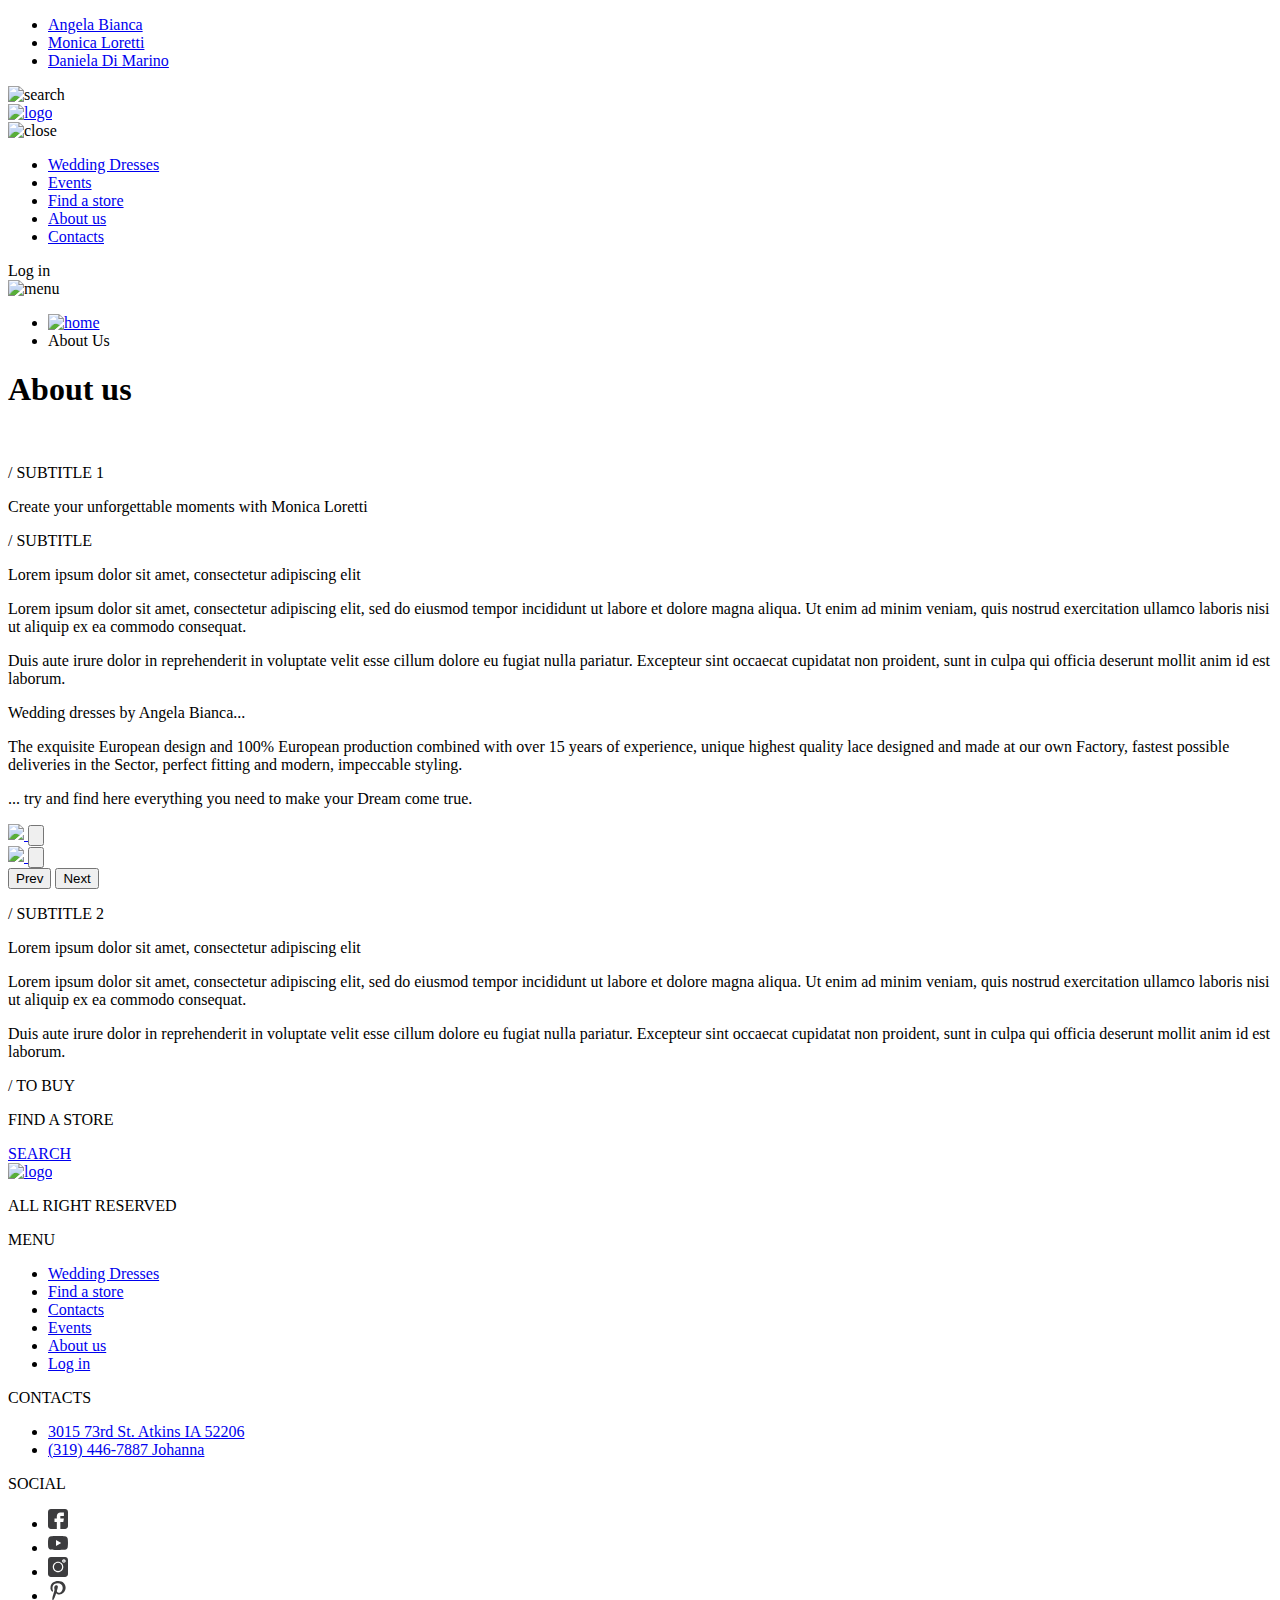
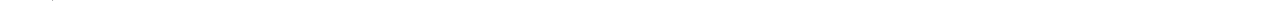
==== about-us.html @ 592f0802 "html" ====
<!DOCTYPE html>
<html lang="en">

<head>
    <meta charset="UTF-8">
    <meta http-equiv="X-UA-Compatible" content="IE=edge">
    <meta name="viewport" content="width=device-width, initial-scale=1.0">
    <title>About Us</title>

    <link rel="stylesheet" href="css/bootstrap.min.css">
    <link rel="stylesheet" href="css/slick.css">
    <link rel="stylesheet" href="css/select2.min.css">
    <link rel="stylesheet" href="css/style.min.css">
    <!-- <link rel="stylesheet" href="css/main.min.css"> -->
    <link rel="stylesheet" href="sass/main.css">
    <link rel="stylesheet" href="css/responsive.css">
</head>

<body>
    <header class="header header_two">
        <div class="header__blackline">
            <div class="container-fluid">
                <div class="header__blackline-wrapp">
                    <div class="header__blackline-nav">
                        <ul>
                            <li><a href="#">Angela Bianca</a></li>
                            <li class="active"><a href="#">Monica Loretti</a></li>
                            <li><a href="#">Daniela Di Marino</a></li>
                        </ul>
                    </div>
                    <div class="header__blackline-search">
                        <span><img src="img/icon/icon-search.svg" alt="search"></span>
                    </div>
                </div>
            </div>
        </div>
        <div class="header__mainsect">
            <div class="container-fluid">
                <div class="row align-items-center">
                    <div class="col-xl-2 col-lg-2">
                        <div class="header__logo">
                            <a href="index.html"><img src="img/serena-logo.png" alt="logo"></a>
                        </div>
                    </div>
                    <div class="col-lg-10 header__rightm">
                        <div class="row">
                            <div class="col-xl-9 col-lg-9">
                                <div class="closemenu-btn"><img src="img/icon/close.svg" alt="close"></div>
                                <nav class="header__menu">
                                    <ul>
                                        <li class="active"><a href="#">Wedding Dresses</a></li>
                                        <li><a href="#">Events</a></li>
                                        <li><a href="#">Find a store</a></li>
                                        <li><a href="#">About us</a></li>
                                        <li><a href="#">Contacts</a></li>
                                    </ul>
                                </nav>
                            </div>
                            <div class="col-xl-3 col-lg-3">
                                <div class="header__login">
                                    <div class="header__loginbtn">
                                        <span>Log in</span>
                                    </div>
                                </div>
                            </div>
                        </div>
                    </div>
                    <div class="burgermenu-btn">
                        <img src="img/icon/burger-icon.svg" alt="menu">
                    </div>
                </div>
            </div>
        </div>
    </header>

    <main>
        <div class="container-fluid">
            <div class="breadcrumbs">
                <ul>
                    <li><a href="#"><img src="img/icon/icon-home.svg" alt="home"></a></li>
                    <li><span>About Us</span></li>
                </ul>
            </div>
        </div>
        <div class="container-fluid abus">
            <h1 class="page-title">About us</h1>
        </div>

        <section class="inform-sect1">
            <div class="row">
                <div class="leftpic">
                    <img src="img/aboutpic1.jpg" alt="">
                </div>
                <div class="rightdescr">
                    <p class="section-subtitle">/ SUBTITLE 1</p>

                    <div class="absect-descr">
                        <p>Create your unforgettable moments with Monica Loretti</p>
                    </div>
                    <!-- quote -->
                </div>
            </div>
        </section>

        <section class="inform-sect2">
            <div class="container-fluid">
                <div class="row">
                    <div class="col-lg-2">
                        <p class="section-subtitle">/ SUBTITLE </p>
                    </div>
                    <div class="col-lg-10">
                        <div class="description">
                            <p class="title">Lorem ipsum dolor sit amet, consectetur adipiscing elit</p>
                            <div class="row">
                                <div class="col-md-6 descrtext">
                                    <p>
                                        Lorem ipsum dolor sit amet, consectetur adipiscing elit, sed do eiusmod tempor
                                        incididunt ut labore et dolore magna aliqua. Ut enim ad minim veniam, quis
                                        nostrud exercitation ullamco laboris nisi ut aliquip ex ea commodo consequat.
                                    </p>
                                </div>
                                <div class="col-md-6 descrtext">
                                    <p>
                                        Duis aute irure dolor in reprehenderit in voluptate velit esse cillum dolore eu
                                        fugiat nulla pariatur. Excepteur sint occaecat cupidatat non proident, sunt in
                                        culpa qui officia deserunt mollit anim id est laborum.
                                    </p>
                                </div>
                            </div>
                        </div>
                    </div>
                </div>
            </div>
        </section>

        <section class="about-section abus">
            <div class="row no-gutters">
                <div class="absect-left">
                    <div class="topbox">
                        <p class="title">
                            Wedding dresses by Angela Bianca...
                        </p>
                        <div class="descr">
                            <p>
                                The exquisite European design and 100% European production combined with over 15 years
                                of experience,
                                unique highest quality lace designed and made at our own Factory, fastest possible
                                deliveries in the Sector,
                                perfect fitting and modern, impeccable styling.
                            </p>
                        </div>
                    </div>
                    <div class="bottbox">
                        <p>... try and find here everything you need to make your Dream come true.</p>
                    </div>
                </div>
                <div class="absect-right">
                    <div class="abslwrapp">
                        <div class="aboutslider">
                            <div class="about__slide">

                                <div class="video">
                                    <a class="video__link" href="https://youtu.be/AeNPIoevI-E">
                                        <picture>
                                            <source srcset="https://i.ytimg.com/vi_webp/AeNPIoevI-E/maxresdefault.webp"
                                                type="image/webp">
                                            <img class="video__media"
                                                src="https://i.ytimg.com/vi/AeNPIoevI-E/maxresdefault.jpg">
                                        </picture>
                                    </a>
                                    <button class="video__button" aria-label="play">
                                        <svg viewBox="0 0 136 136" fill="none" xmlns="http://www.w3.org/2000/svg">
                                            <circle class="video__button-shape" opacity="0.7" cx="68" cy="68" r="68"
                                                fill="#738d74" />
                                            <path
                                                d="M31 76.9051V59.0949L44.9315 68.0001L31 76.9051ZM45.0437 67.9284L45.0436 67.9284L45.0437 67.9284Z"
                                                stroke="#fff" stroke-width="2" />
                                            <path
                                                d="M66.2952 65.8945C66.2952 67.1953 65.8499 68.1973 64.9593 68.9004C64.0745 69.5977 62.8059 69.9463 61.1536 69.9463H59.6419V75H58.1477V62.1504H61.4788C64.6897 62.1504 66.2952 63.3984 66.2952 65.8945ZM59.6419 68.6631H60.9866C62.3108 68.6631 63.2688 68.4492 63.8606 68.0215C64.4524 67.5938 64.7483 66.9082 64.7483 65.9648C64.7483 65.1152 64.47 64.4824 63.9134 64.0664C63.3567 63.6504 62.4895 63.4424 61.3118 63.4424H59.6419V68.6631ZM71.5134 75V62.1504H73.0076V73.6465H78.6765V75H71.5134ZM91.4621 75L89.8625 70.9131H84.7121L83.1301 75H81.6184L86.6985 62.0977H87.9553L93.009 75H91.4621ZM89.3967 69.5684L87.9026 65.5869C87.7092 65.083 87.51 64.4648 87.3049 63.7324C87.176 64.2949 86.9914 64.9131 86.7512 65.5869L85.2395 69.5684H89.3967ZM100.565 68.5752L103.993 62.1504H105.61L101.321 70.0166V75H99.8093V70.0869L95.529 62.1504H97.1638L100.565 68.5752Z"
                                                fill="#fff" />
                                        </svg>
                                    </button>
                                </div>
                            </div>
                            <div class="about__slide">
                                <div class="video">
                                    <a class="video__link" href="https://youtu.be/AeNPIoevI-E">
                                        <picture>
                                            <source srcset="https://i.ytimg.com/vi_webp/AeNPIoevI-E/maxresdefault.webp"
                                                type="image/webp">
                                            <img class="video__media"
                                                src="https://i.ytimg.com/vi/AeNPIoevI-E/maxresdefault.jpg">
                                        </picture>
                                    </a>
                                    <button class="video__button" aria-label="play">
                                        <svg viewBox="0 0 136 136" fill="none" xmlns="http://www.w3.org/2000/svg">
                                            <circle class="video__button-shape" opacity="0.4" cx="68" cy="68" r="68"
                                                fill="#5B0D1F" />
                                            <path
                                                d="M31 76.9051V59.0949L44.9315 68.0001L31 76.9051ZM45.0437 67.9284L45.0436 67.9284L45.0437 67.9284Z"
                                                stroke="#BC9988" stroke-width="2" />
                                            <path
                                                d="M66.2952 65.8945C66.2952 67.1953 65.8499 68.1973 64.9593 68.9004C64.0745 69.5977 62.8059 69.9463 61.1536 69.9463H59.6419V75H58.1477V62.1504H61.4788C64.6897 62.1504 66.2952 63.3984 66.2952 65.8945ZM59.6419 68.6631H60.9866C62.3108 68.6631 63.2688 68.4492 63.8606 68.0215C64.4524 67.5938 64.7483 66.9082 64.7483 65.9648C64.7483 65.1152 64.47 64.4824 63.9134 64.0664C63.3567 63.6504 62.4895 63.4424 61.3118 63.4424H59.6419V68.6631ZM71.5134 75V62.1504H73.0076V73.6465H78.6765V75H71.5134ZM91.4621 75L89.8625 70.9131H84.7121L83.1301 75H81.6184L86.6985 62.0977H87.9553L93.009 75H91.4621ZM89.3967 69.5684L87.9026 65.5869C87.7092 65.083 87.51 64.4648 87.3049 63.7324C87.176 64.2949 86.9914 64.9131 86.7512 65.5869L85.2395 69.5684H89.3967ZM100.565 68.5752L103.993 62.1504H105.61L101.321 70.0166V75H99.8093V70.0869L95.529 62.1504H97.1638L100.565 68.5752Z"
                                                fill="#BC9988" />
                                        </svg>
                                    </button>
                                </div>
                            </div>

                        </div>

                    </div>
                </div>

            </div>
            <div class="aboutslider__control">
                <button type="button" class="slick-prev slick-prev_about">Prev</button>
                <button type="button" class="slick-next slick-next_about">Next</button>
                <div class="pagingInfo"></div>
            </div>

        </section>

        <section class="inform-sect2 pb70">
            <div class="container-fluid">
                <div class="row">
                    <div class="col-lg-2">
                        <p class="section-subtitle section-subtitle_left">/ SUBTITLE 2</p>
                    </div>
                    <div class="col-lg-10">
                        <div class="description">
                            <p class="title">Lorem ipsum dolor sit amet, consectetur adipiscing elit</p>
                            <div class="row">
                                <div class="col-md-6 descrtext">
                                    <p>
                                        Lorem ipsum dolor sit amet, consectetur adipiscing elit, sed do eiusmod tempor
                                        incididunt ut labore et dolore magna aliqua. Ut enim ad minim veniam, quis
                                        nostrud exercitation ullamco laboris nisi ut aliquip ex ea commodo consequat.
                                    </p>
                                </div>
                                <div class="col-md-6 descrtext">
                                    <p>
                                        Duis aute irure dolor in reprehenderit in voluptate velit esse cillum dolore eu
                                        fugiat nulla pariatur. Excepteur sint occaecat cupidatat non proident, sunt in
                                        culpa qui officia deserunt mollit anim id est laborum.
                                    </p>
                                </div>
                            </div>
                        </div>
                    </div>
                </div>
            </div>
        </section>

        <section class="find-store">
            <div class="container-fluid">
                <div class="find-store__content" style="background-image: url(./img/find-bg.jpg);">
                    <p class="inftext">/ TO BUY</p>

                    <div class="boxdescr">
                        <p class="title">FIND A STORE</p>
                        <a href="#" class="bluebtn"><span>SEARCH</span></a>
                    </div>
                </div>
            </div>
        </section>

    </main>

    <footer class="footer">
        <div class="container-fluid">
            <div class="footer__content">
                <div class="footer__logo">
                    <a href="index.html"><img src="img/serena-logo.png" alt="logo"></a>
                    <p>ALL RIGHT RESERVED</p>
                </div>
                <div class="footer__menu">
                    <p class="footer__title">MENU</p>
                    <ul>
                        <li><a href="#">Wedding Dresses</a></li>
                        <li><a href="#">Find a store</a></li>
                        <li><a href="#">Contacts</a></li>
                        <li><a href="#">Events</a></li>
                        <li><a href="#">About us</a></li>
                        <li><a href="#">Log in</a></li>
                    </ul>
                </div>
                <div class="footer__contacts">
                    <p class="footer__title">CONTACTS</p>
                    <ul>
                        <li><a class="footadrlink" href="#">3015 73rd St. Atkins IA 52206</a></li>
                        <li><a class="foottellink" href="#">(319) 446-7887 Johanna</a></li>
                    </ul>
                </div>
                <div class="footer__social">
                    <p class="footer__title">SOCIAL</p>
                    <ul>
                        <li class="footer-fb">
                            <a href="#" target="_blank">
                                <svg width="20" height="20" viewBox="0 0 20 20" fill="none"
                                    xmlns="http://www.w3.org/2000/svg">
                                    <path
                                        d="M17.0703 0H2.92969C1.31439 0 0 1.31439 0 2.92969V17.0703C0 18.6856 1.31439 20 2.92969 20H8.82812V12.9297H6.48438V9.41406H8.82812V7.03125C8.82812 5.09262 10.4051 3.51562 12.3438 3.51562H15.8984V7.03125H12.3438V9.41406H15.8984L15.3125 12.9297H12.3438V20H17.0703C18.6856 20 20 18.6856 20 17.0703V2.92969C20 1.31439 18.6856 0 17.0703 0Z"
                                        fill="#3C3C3E" />
                                </svg>
                            </a>
                        </li>
                        <li class="footer-yt">
                            <a href="#" target="_blank">
                                <svg width="20" height="20" viewBox="0 0 20 20" fill="none"
                                    xmlns="http://www.w3.org/2000/svg">
                                    <path
                                        d="M19.5879 5.19067C19.3575 4.33405 18.6819 3.65879 17.8252 3.42813C16.2602 3 9.99977 3 9.99977 3C9.99977 3 3.73963 3 2.17456 3.41189C1.33435 3.64231 0.642335 4.33417 0.411866 5.19067C0 6.75525 0 10 0 10C0 10 0 13.2611 0.411866 14.8093C0.642579 15.6658 1.31787 16.3411 2.17469 16.5718C3.75611 17 10 17 10 17C10 17 16.2602 17 17.8252 16.5881C18.682 16.3576 19.3575 15.6823 19.5882 14.8258C19.9999 13.2611 19.9999 10.0165 19.9999 10.0165C19.9999 10.0165 20.0164 6.75525 19.5879 5.19067ZM8.00661 12.9976V7.00239L13.2124 10L8.00661 12.9976Z"
                                        fill="#3C3C3E" />
                                </svg>
                            </a>
                        </li>
                        <li class="footer-ins">
                            <a href="#" target="_blank">
                                <svg width="20" height="20" viewBox="0 0 20 20" fill="none"
                                    xmlns="http://www.w3.org/2000/svg">
                                    <path
                                        d="M17.0703 0H2.92969C1.31439 0 0 1.31439 0 2.92969V17.0703C0 18.6856 1.31439 20 2.92969 20H17.0703C18.6856 20 20 18.6856 20 17.0703V2.92969C20 1.31439 18.6856 0 17.0703 0ZM10.0391 15.2344C7.1312 15.2344 4.76562 12.8688 4.76562 9.96094C4.76562 7.05307 7.1312 4.6875 10.0391 4.6875C12.9469 4.6875 15.3125 7.05307 15.3125 9.96094C15.3125 12.8688 12.9469 15.2344 10.0391 15.2344ZM15.8984 5.85938C14.9292 5.85938 14.1406 5.0708 14.1406 4.10156C14.1406 3.13232 14.9292 2.34375 15.8984 2.34375C16.8677 2.34375 17.6562 3.13232 17.6562 4.10156C17.6562 5.0708 16.8677 5.85938 15.8984 5.85938Z"
                                        fill="#3C3C3E" />
                                    <path
                                        d="M15.8984 3.51562C15.5751 3.51562 15.3125 3.77823 15.3125 4.10156C15.3125 4.4249 15.5751 4.6875 15.8984 4.6875C16.2218 4.6875 16.4844 4.4249 16.4844 4.10156C16.4844 3.77823 16.2218 3.51562 15.8984 3.51562Z"
                                        fill="#3C3C3E" />
                                    <path
                                        d="M10.0391 5.85938C7.77771 5.85938 5.9375 7.69958 5.9375 9.96094C5.9375 12.2223 7.77771 14.0625 10.0391 14.0625C12.3004 14.0625 14.1406 12.2223 14.1406 9.96094C14.1406 7.69958 12.3004 5.85938 10.0391 5.85938Z"
                                        fill="#3C3C3E" />
                                </svg>
                            </a>
                        </li>
                        <li class="footer-pint">
                            <a href="#" target="_blank">
                                <svg width="20" height="20" viewBox="0 0 20 20" fill="none"
                                    xmlns="http://www.w3.org/2000/svg">
                                    <path
                                        d="M4.80247 10.8679C4.8275 10.8055 5.07789 9.84329 5.09544 9.77814C4.70451 9.18991 4.27025 7.26364 4.60335 5.70007C4.96269 3.40591 7.39387 2.27814 9.68925 2.27814V2.27386C12.5631 2.2757 14.7143 3.87466 14.7166 6.62842C14.7184 8.78387 13.4199 11.633 11.2026 11.633C11.202 11.633 11.2016 11.633 11.2009 11.633C10.4096 11.633 9.40773 11.2741 9.14497 10.9216C8.84178 10.5154 8.76732 10.0142 8.92753 9.47861C9.32014 8.2254 9.82078 6.72424 9.87922 5.72327C9.93339 4.77859 9.26307 4.16397 8.39378 4.16397C7.73964 4.16397 6.89003 4.54391 6.4666 5.61157C6.11686 6.49857 6.12434 7.42722 6.48948 8.45032C6.63185 8.85025 5.85838 11.4575 5.61058 12.3065C4.99489 14.4156 4.15199 17.084 4.3322 18.5701L4.50615 20L5.37986 18.855C6.58897 17.2722 7.83912 13.1779 8.17222 12.1817C9.15703 13.457 11.2078 13.4937 11.4469 13.4937C14.3838 13.4937 17.714 10.5774 17.6195 6.51855C17.5367 2.95914 14.9317 0 10.2511 0V0.00457766C5.79887 0.00457766 3.2003 2.38098 2.56416 5.38361C1.98158 8.16772 3.2772 10.2867 4.80247 10.8679Z"
                                        fill="#3C3C3E" />
                                </svg>
                            </a>
                        </li>
                    </ul>
                </div>
            </div>
        </div>
    </footer>


    <script src="js/jquery.min.js"></script>
    <script src="js/bootstrap.min.js"></script>
    <script src="js/slick.min.js"></script>
    <script src="js/select2.min.js"></script>
    <script src="js/common.js"></script>


</body>

</html>
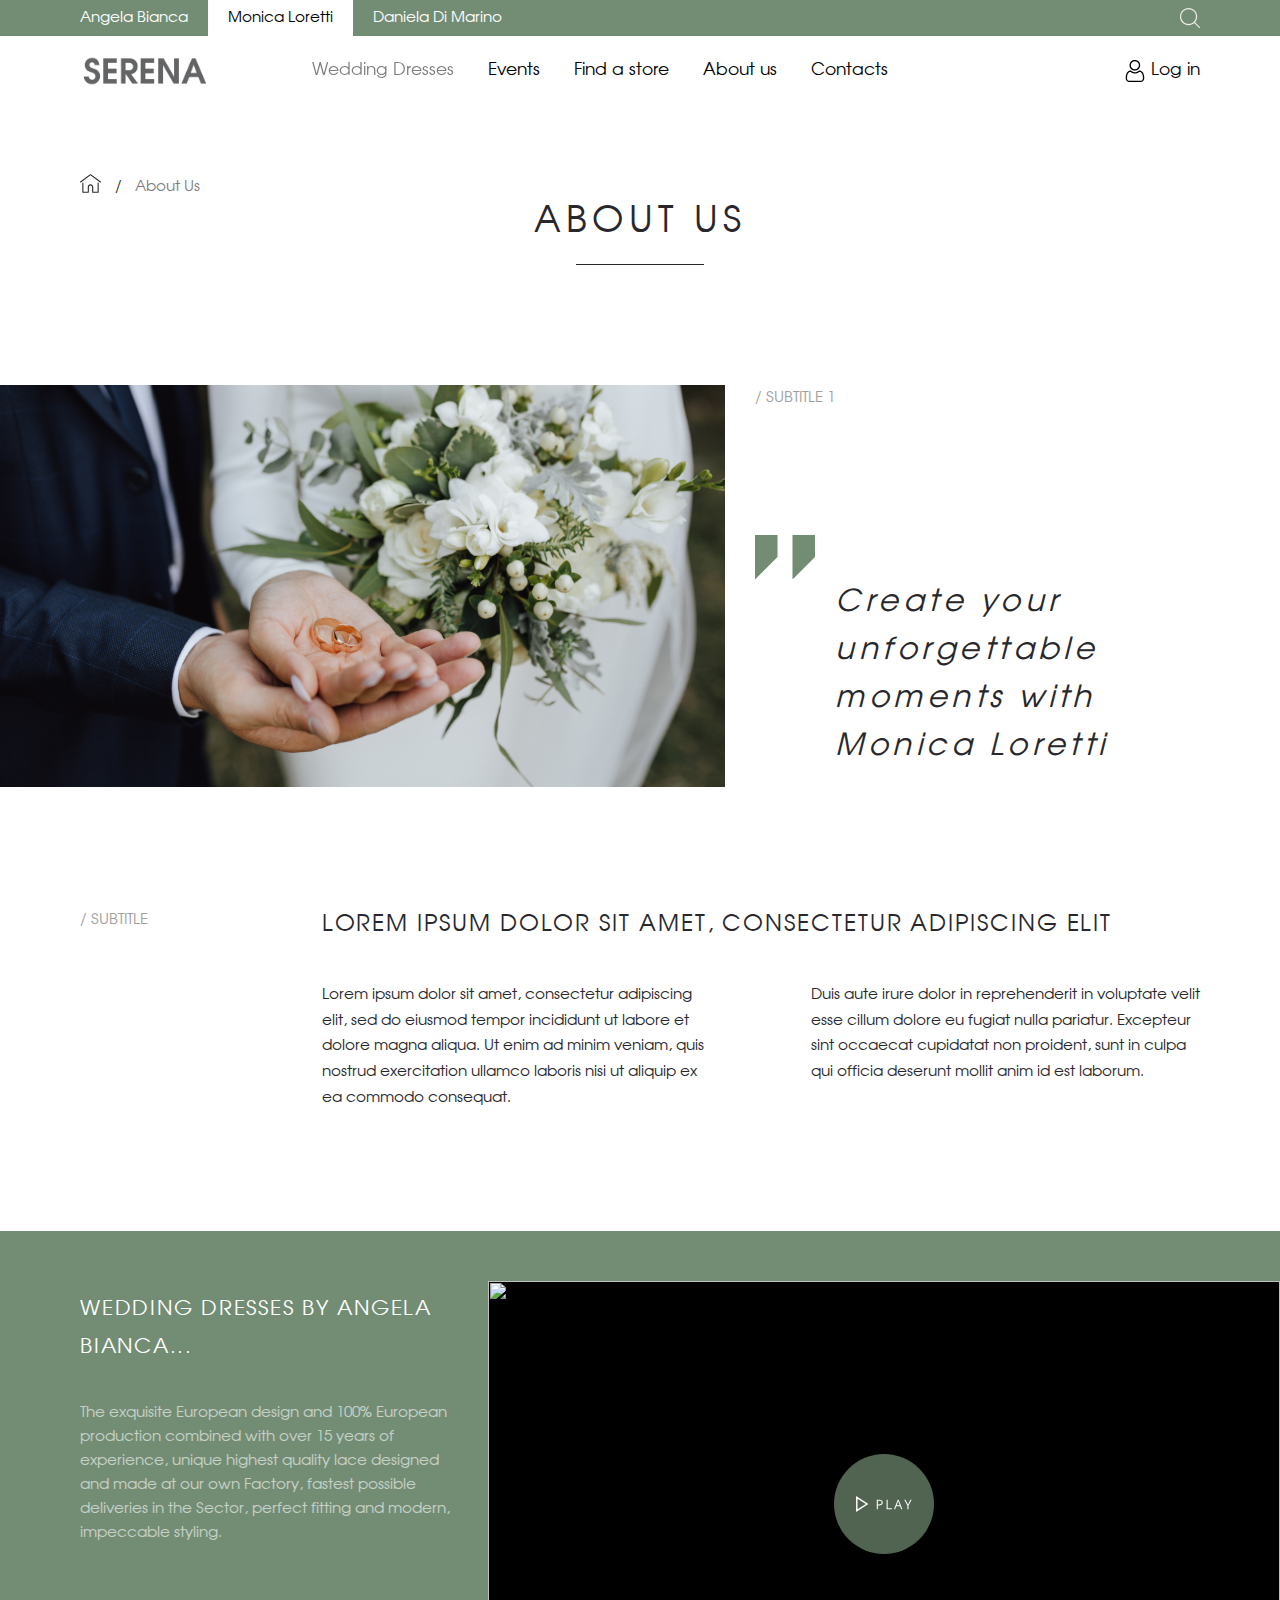
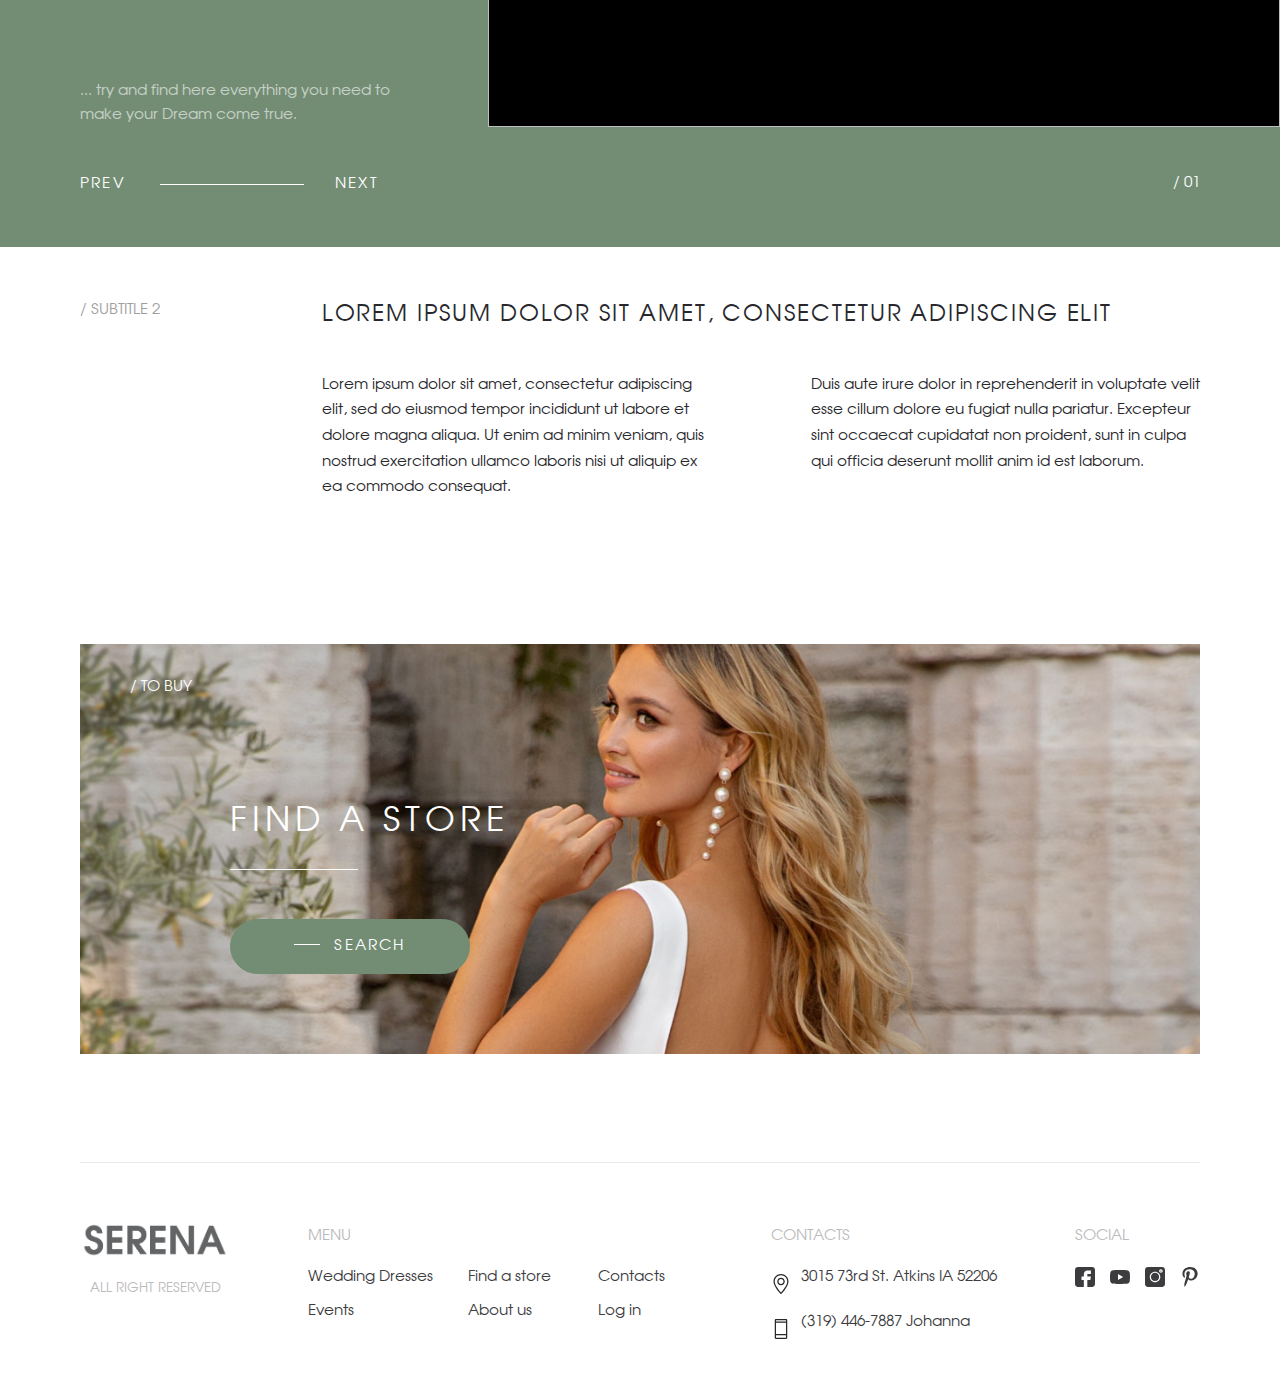
==== commit b8fe815b: "fix" ====
--- a/about-us.html
+++ b/about-us.html
@@ -10,7 +10,7 @@
     <link rel="stylesheet" href="css/bootstrap.min.css">
     <link rel="stylesheet" href="css/slick.css">
     <link rel="stylesheet" href="css/select2.min.css">
-    <link rel="stylesheet" href="css/style.min.css">
+    <!-- <link rel="stylesheet" href="css/style.min.css"> -->
     <!-- <link rel="stylesheet" href="css/main.min.css"> -->
     <link rel="stylesheet" href="sass/main.css">
     <link rel="stylesheet" href="css/responsive.css">
--- a/css/main.min.css
+++ b/css/main.min.css
@@ -0,0 +1 @@
+@import url("https://fonts.googleapis.com/css2?family=Open+Sans:wght@300;400;600;700;800&family=Playfair+Display:wght@400;500;600;700;800;900&family=Poppins:wght@300;400;500;600;700;800;900&display=swap");body{font-family:'Open Sans', sans-serif;overflow-x:hidden;max-width:2400px;margin:0 auto}@media (max-width: 991.8px){.main{padding-bottom:50px}}a:hover{text-decoration:none}.bluebtn{width:305px;height:65px;text-transform:uppercase;background:#5B0D1F;border:1px solid #5B0D1F;border-radius:50px;display:-webkit-box;display:-ms-flexbox;display:flex;-webkit-box-align:center;-ms-flex-align:center;align-items:center;-webkit-box-pack:center;-ms-flex-pack:center;justify-content:center;color:#fff;font-family:'Open Sans', sans-serif;letter-spacing:0.14em;font-size:18px;line-height:25px;transition:.5s;-webkit-transition:.5s;-moz-transition:.5s;-ms-transition:.5s;-o-transition:.5s}@media (max-width: 1600.8px){.bluebtn{font-size:16px;width:240px;height:55px}}@media (max-width: 1199.8px){.bluebtn{font-size:14px;width:200px;height:48px}}@media (max-width: 767.8px){.bluebtn{width:175px;height:44px}}.bluebtn span:before{content:'';display:inline-block;height:1px;width:33px;background:#fff;vertical-align:middle;margin-right:14px;transition:.5s;-webkit-transition:.5s;-moz-transition:.5s;-ms-transition:.5s;-o-transition:.5s}@media (max-width: 1600.8px){.bluebtn span:before{width:26px;margin-top:-2px}}@media (max-width: 1199.8px){.bluebtn span:before{width:20px}}.bluebtn:hover{color:#28282C;background:#fff}.bluebtn:hover span:before{background:#28282C}.bluebtn_transparent{background:#ffffff;color:#5B0D1F}.bluebtn_transparent span:before{background:#5B0D1F}.bluebtn_transparent:hover{color:#ffffff;background:#5B0D1F}.bluebtn_transparent:hover span:before{background:#ffffff}img{max-width:100%}main{padding-bottom:108px}.section-subtitle{margin:0;text-transform:uppercase;font-family:'Open Sans', sans-serif;font-size:20px;line-height:27px;color:#9E9E9E}@media (max-width: 1600.8px){.section-subtitle{font-size:16px}}@media (max-width: 1199.8px){.section-subtitle{font-size:14px}}@media (max-width: 991.8px){.section-subtitle{margin-bottom:20px}}@media (max-width: 575.8px){.section-subtitle{font-size:12px}}.section-subtitle_left{-moz-text-align-last:left;text-align-last:left}.section-title{font-family:'Playfair Display', serif;letter-spacing:0.14em;text-transform:uppercase;color:#28282C;font-size:54px;line-height:88px;position:relative;text-align:center;margin:0}@media (max-width: 1600.8px){.section-title{font-size:38px;line-height:48px}}@media (max-width: 1199.8px){.section-title{font-size:32px;line-height:44px}}@media (max-width: 991.8px){.section-title{font-size:28px;line-height:42px}}@media (max-width: 575.8px){.section-title{font-size:22px;line-height:30px}}.section-title:after{content:'';display:inline-block;position:absolute;bottom:-18px;left:0;right:0;width:128px;height:1px;background:#28282C;margin:0 auto}@media (max-width: 1600.8px){.section-title:after{bottom:-13px}}@media (max-width: 575.8px){.section-title:after{width:80px;bottom:-10px}}.section-head{margin-bottom:110px}@media (max-width: 1600.8px){.section-head{margin-bottom:90px}}@media (max-width: 1199.8px){.section-head{margin-bottom:70px}}@media (max-width: 991.8px){.section-head{margin-bottom:50px}}@media (max-width: 575.8px){.section-head{margin-bottom:40px}}.container-fluid{padding-left:130px;padding-right:130px}@media (max-width: 1400.8px){.container-fluid{padding-left:80px;padding-right:80px}}@media (max-width: 991.8px){.container-fluid{padding-left:40px;padding-right:40px}}@media (max-width: 767.8px){.container-fluid{padding-left:15px;padding-right:15px}}@media (max-width: 575.8px){.flag-icon{width:16px;height:16px;margin-right:5px;-webkit-box-flex:0;-ms-flex:0 0 16px;flex:0 0 16px;margin-right:4px}}header.header{position:absolute;z-index:5;left:0;top:0;width:100%;max-width:2400px;margin:0 auto;display:block;left:0;right:0;overflow:hidden}.header__blackline{height:42px;color:#fff}@media (max-width: 1600.8px){.header__blackline{height:36px}}@media (max-width: 1199.8px){.header__blackline{height:30px}}@media (max-width: 575.8px){.header__blackline{height:36px}}.header__blackline .header__blackline-nav ul{position:relative}.header__blackline .header__blackline-nav ul::after{content:'';display:block;position:absolute;right:100%;top:0;bottom:0;background:#5B0D1F;width:10000px}.header__blackline .header__blackline-nav ul::before{content:'';display:block;position:absolute;left:100%;top:0;bottom:0;background:#5B0D1F;width:10000px}.header__blackline-nav ul{list-style-type:none;padding:0;margin:0;display:-webkit-inline-box;display:-ms-inline-flexbox;display:inline-flex}@media (max-width: 0){.header__blackline-nav ul{display:-webkit-box;display:-ms-flexbox;display:flex}}.header__blackline-nav ul li{display:inline-block;vertical-align:middle}@media (max-width: 575.8px){.header__blackline-nav ul li{width:33.333%}}.header__blackline-nav ul li a{font-family:'Playfair Display', serif;font-size:18px;line-height:24px;color:#ffffff;height:42px;display:-webkit-box;display:-ms-flexbox;display:flex;-webkit-box-align:center;-ms-flex-align:center;align-items:center;padding:0 20px;transition:.3s;-webkit-transition:.3s;-moz-transition:.3s;-ms-transition:.3s;-o-transition:.3s;background:#5B0D1F}@media (max-width: 1600.8px){.header__blackline-nav ul li a{font-size:16px;height:36px}}@media (max-width: 1199.8px){.header__blackline-nav ul li a{height:30px}}@media (max-width: 767.8px){.header__blackline-nav ul li a{padding:0 10px}}@media (max-width: 575.8px){.header__blackline-nav ul li a{font-size:14px;line-height:16px;text-align:center;height:36px}}.header__blackline-nav ul li.active a{background:#ffffff00;padding:0 30px;color:#5B0D1F}@media (max-width: 1600.8px){.header__blackline-nav ul li.active a{padding:0 20px}}@media (max-width: 767.8px){.header__blackline-nav ul li.active a{padding:0 10px}}.header__blackline-nav ul li:first-child a{padding-left:0}.header__blackline-nav ul li:not(.active) a:hover{color:#fff}.header__blackline-search span{display:-webkit-box;display:-ms-flexbox;display:flex;width:20px;height:20px;-webkit-box-align:center;-ms-flex-align:center;align-items:center;-webkit-box-pack:center;-ms-flex-pack:center;justify-content:center;cursor:pointer;position:relative;z-index:1}@media (max-width: 1199.8px){.header__blackline-search span{width:18px;height:18px}}.header__blackline-wrapp{display:-webkit-box;display:-ms-flexbox;display:flex;-webkit-box-align:center;-ms-flex-align:center;align-items:center;-webkit-box-pack:justify;-ms-flex-pack:justify;justify-content:space-between}.header__blackline-search span img{max-width:100%;max-height:100%}.header__mainsect{margin-top:20px}.header__logo a img{max-width:147px;width:100%}@media (max-width: 1199.8px){.header__logo a img{max-width:165px}}@media (max-width: 575.8px){.header__logo a img{max-width:130px}}.header__menu ul{padding:0 0 0 60px;margin:0;list-style-type:none}@media (max-width: 1600.8px){.header__menu ul{padding-left:40px}}@media (max-width: 1199.8px){.header__menu ul{padding-left:30px}}.header__menu ul li{display:inline-block;vertical-align:middle;margin-right:71px}@media (max-width: 1600.8px){.header__menu ul li{margin-right:40px}}@media (max-width: 1400.8px){.header__menu ul li{margin-right:30px}}@media (max-width: 1199.8px){.header__menu ul li{margin-right:20px}}.header__menu ul li:last-child{margin-right:0}.header__menu ul li a{font-family:'Playfair Display', serif;font-size:18px;line-height:24px;color:#28282C;position:relative}@media (max-width: 1199.8px){.header__menu ul li a{font-size:16px}}@media (max-width: 991.8px){.header__menu ul li a{color:#000000}}.header__menu ul li a:before{display:inline-block;width:8px;height:8px;background:#28282C;border-radius:50%;-webkit-border-radius:50%;-moz-border-radius:50%;-ms-border-radius:50%;-o-border-radius:50%;position:absolute;bottom:-13px;left:0;right:0;margin:0 auto;opacity:0}@media (max-width: 991.8px){.header__menu ul li a:before{bottom:initial;top:50%;transform:translateY(-50%);-webkit-transform:translateY(-50%);-moz-transform:translateY(-50%);-ms-transform:translateY(-50%);-o-transform:translateY(-50%);right:initial;left:-15px}}.header__menu ul li.active a:before{opacity:1}.header__menu ul li a:after{content:"";position:absolute;bottom:0;left:0;width:100%;height:1px;-webkit-transition:-webkit-transform 0.5s cubic-bezier(0.8, 0, 0.2, 1);transition:-webkit-transform 0.5s cubic-bezier(0.8, 0, 0.2, 1);-o-transition:transform 0.5s cubic-bezier(0.8, 0, 0.2, 1);transition:transform 0.5s cubic-bezier(0.8, 0, 0.2, 1);transition:transform 0.5s cubic-bezier(0.8, 0, 0.2, 1), -webkit-transform 0.5s cubic-bezier(0.8, 0, 0.2, 1);transition:transform 0.5s cubic-bezier(0.8, 0, 0.2, 1),-webkit-transform 0.5s cubic-bezier(0.8, 0, 0.2, 1);-webkit-transform:scale3d(0, 1, 1);transform:scale3d(0, 1, 1);-webkit-transform-origin:100% 50%;-ms-transform-origin:100% 50%;transform-origin:100% 50%;background-color:#28282C}@media (max-width: 991.8px){.header__menu ul li a:after{background:#000000}}.header__menu ul li a:hover:after{-webkit-transform:scale3d(1, 1, 1);transform:scale3d(1, 1, 1);-webkit-transform-origin:0% 50%;-ms-transform-origin:0% 50%;transform-origin:0% 50%}.header__login{text-align:right}.header__loginbtn span{font-family:'Playfair Display', serif;font-size:18px;line-height:24px;color:#28282C;display:inline-block;padding-left:30px;position:relative;cursor:pointer;transition:.3s;-webkit-transition:.3s;-moz-transition:.3s;-ms-transition:.3s;-o-transition:.3s}@media (max-width: 1600.8px){.header__loginbtn span{padding-left:26px}}@media (max-width: 1199.8px){.header__loginbtn span{font-size:16px}}@media (max-width: 991.8px){.header__loginbtn span{color:#000000}}.header__loginbtn span:hover{opacity:.6}.header__loginbtn span:before{content:'';display:inline-block;width:20px;height:20px;background-image:url("../img/icon/icon-user.svg");background-repeat:no-repeat;background-position:center;background-size:100%;position:absolute;left:0;top:50%;transform:translateY(-50%);-webkit-transform:translateY(-50%);-moz-transform:translateY(-50%);-ms-transform:translateY(-50%);-o-transform:translateY(-50%)}@media (max-width: 991.8px){.header__loginbtn span:before{height:22px;background-image:url("../img/icon/icon-user-black.svg")}}.burgermenu-btn{display:none}.phonecircle{display:none}@media (max-width: 991.8px){.burgermenu-btn{display:inline-block;width:25px;height:25px;position:absolute;right:40px;top:50%;-webkit-transform:translateY(-50%);-ms-transform:translateY(-50%);transform:translateY(-50%)}}@media (max-width: 767.8px){.burgermenu-btn{right:15px}}.closemenu-btn{display:none}@media (max-width: 991.8px){.closemenu-btn{display:-webkit-box !important;display:-ms-flexbox !important;display:flex !important;position:absolute;right:15px;top:15px;width:18px;height:18px}}@media (max-width: 991.8px){.closemenu-btn img{width:100%}}header.header_two .header__blackline-nav ul li.active a{color:#000000}header.header_two .header__menu ul li a{color:#000000}header.header_two .header__menu ul li.active a{color:#28282C;opacity:0.6}header.header_two .header__menu ul li a:after{background:#000}header.header_two .header__loginbtn span{color:#000000}header.header_two .header__loginbtn span::before{height:22px;background-image:url(../img/icon/icon-user-black.svg)}@media (max-width: 991.8px){.header__mainsect{position:relative}.header__mainsect{margin-top:10px}.header__rightm{position:fixed;right:0;width:300px;height:100vh;z-index:2;top:0;background:#fff;-webkit-box-shadow:0 0 10px #333;box-shadow:0 0 10px #333;transform:translateX(110%);-webkit-transform:translateX(110%);-moz-transform:translateX(110%);-ms-transform:translateX(110%);-o-transform:translateX(110%);transition:.5s;-webkit-transition:.5s;-moz-transition:.5s;-ms-transition:.5s;-o-transition:.5s;padding:45px 30px}.header__rightm.openmenu{transform:translateX(0);-webkit-transform:translateX(0);-moz-transform:translateX(0);-ms-transform:translateX(0);-o-transform:translateX(0)}.menubg{width:100%;height:100vh;position:fixed;top:0;left:0;background:#333;transition:.3s;-webkit-transition:.3s;-moz-transition:.3s;-ms-transition:.3s;-o-transition:.3s;opacity:0;z-index:-1;visibility:hidden}.menubg.open{opacity:.3;visibility:visible;z-index:1}.header__rightm .row{margin:0;display:-webkit-box;display:-ms-flexbox;display:flex;-webkit-box-orient:vertical;-webkit-box-direction:normal;-ms-flex-direction:column;flex-direction:column;-webkit-box-pack:justify;-ms-flex-pack:justify;justify-content:space-between;height:100%}.header__rightm .row .col-lg-9,.header__rightm .row .col-lg-3{padding:0;position:initial}.header__menu ul{padding-left:0}.header__menu ul li{margin:0 0 10px 0;display:block}.header__menu ul li a,.header__loginbtn span{font-size:18px}.header__menu ul li{margin-bottom:15px}.header__login{text-align:left}}@media (max-width: 767.8px){.header__rightm .row{height:auto;min-height:100%}.header__rightm.openmenu{overflow-y:auto}}.footer__content{border-top:1px solid #E5E8ED;padding:60px 0 54px 0}.footer__content{display:-webkit-box;display:-ms-flexbox;display:flex;-webkit-box-pack:justify;-ms-flex-pack:justify;justify-content:space-between}@media (max-width: 1199.8px){.footer__content{padding:30px 0;-ms-flex-wrap:wrap;flex-wrap:wrap}}.footer__logo{width:100%;max-width:201px;text-align:center}@media (max-width: 1600.8px){.footer__logo{max-width:180px}}@media (max-width: 1400px){.footer__logo{max-width:150px}}@media (max-width: 1199.8px){.footer__logo{padding-right:15px}}@media (max-width: 991.8px){.footer__logo{padding-right:0;width:100%;max-width:100%;-webkit-box-flex:0;-ms-flex:0 0 100%;flex:0 0 100%;margin-bottom:30px}}@media (max-width: 991.8px){.footer__logo a{display:block;max-width:200px;margin:0 auto}}@media (max-width: 575.8px){.footer__logo a{max-width:160px}}.footer__logo img{width:100%}.footer__logo p{margin:21px 0 0 0;font-size:16px;line-height:22px;text-align:center;color:#BBBBBB}@media (max-width: 1400px){.footer__logo p{font-size:14px}}@media (max-width: 991.8px){.footer__logo p{margin-top:10px}}.footer__title{font-size:20px;line-height:27px;color:#BBBBBB;margin-bottom:34px}@media (max-width: 1600.8px){.footer__title{margin-bottom:25px;font-size:16px}}@media (max-width: 1400px){.footer__title{margin-bottom:15px}}@media (max-width: 991.8px){.footer__title{font-size:14px}}@media (max-width: 575.8px){.footer__title{margin-bottom:10px}}.footer ul{list-style-type:none;margin:0;padding:0}.footer__menu ul{display:-webkit-box;display:-ms-flexbox;display:flex;-ms-flex-wrap:wrap;flex-wrap:wrap}.footer__menu ul li:nth-child(1),.footer__menu ul li:nth-child(4){width:194px}@media (max-width: 1600.8px){.footer__menu ul li:nth-child(1),.footer__menu ul li:nth-child(4){width:160px}}.footer__menu ul li:nth-child(2),.footer__menu ul li:nth-child(5){width:142px}@media (max-width: 1600.8px){.footer__menu ul li:nth-child(2),.footer__menu ul li:nth-child(5){width:130px}}.footer__menu ul li:nth-child(3),.footer__menu ul li:nth-child(6){width:90px}@media (max-width: 1600.8px){.footer__menu ul li:nth-child(3),.footer__menu ul li:nth-child(6){width:80px}}.footer__menu{max-width:430px;width:100%}@media (max-width: 1600.8px){.footer__menu{max-width:385px}}@media (max-width: 1199.8px){.footer__menu{max-width:305px}}@media (max-width: 991.8px){.footer__menu{max-width:100%;-webkit-box-flex:0;-ms-flex:0 0 45%;flex:0 0 45%;width:45%}}@media (max-width: 575.8px){.footer__menu{max-width:100%;-webkit-box-flex:0;-ms-flex:0 0 100%;flex:0 0 100%;width:100%;margin-bottom:15px}}.footer__menu li{margin-bottom:17px}@media (max-width: 1400px){.footer__menu li{margin-bottom:10px}}@media (max-width: 1199.8px){.footer__menu li{width:50% !important}}@media (max-width: 575.8px){.footer__menu li{margin-bottom:5px}}.footer__menu li:nth-child(n+4) a{margin-bottom:0}.footer__menu li a{font-family:'Playfair Display', serif;font-size:18px;line-height:24px;color:#3C3C3E;transition:.3s;-webkit-transition:.3s;-moz-transition:.3s;-ms-transition:.3s;-o-transition:.3s}@media (max-width: 1600.8px){.footer__menu li a{font-size:16px}}.footer__menu li a:hover{opacity:.6}@media (max-width: 1199.8px){.footer__contacts{max-width:170px}}@media (max-width: 991.8px){.footer__contacts{max-width:100%;-webkit-box-flex:0;-ms-flex:0 0 35%;flex:0 0 35%;width:35%;padding-right:15px}}@media (max-width: 575.8px){.footer__contacts{max-width:100%;-webkit-box-flex:0;-ms-flex:0 0 100%;flex:0 0 100%;width:100%;margin-bottom:15px}}.footer__contacts ul li:not(:last-child){margin-bottom:21px}@media (max-width: 575.8px){.footer__contacts ul li:not(:last-child){margin-bottom:10px}}.footer__contacts ul li a{font-family:'Playfair Display', serif;font-size:18px;line-height:24px;color:#3C3C3E;position:relative;padding-left:47px;transition:.3s;-webkit-transition:.3s;-moz-transition:.3s;-ms-transition:.3s;-o-transition:.3s}@media (max-width: 1600.8px){.footer__contacts ul li a{padding-left:30px;font-size:16px}}@media (max-width: 1199.8px){.footer__contacts ul li a{display:block}}.footer__contacts ul li a:hover{opacity:.7}.footer__contacts ul li a.footadrlink::before,.footer__contacts ul li a.foottellink::before{content:'';display:inline-block;width:20px;height:20px;position:absolute;left:0;top:4px;background-repeat:no-repeat;background-size:100%;background-position:center}.footer__contacts ul li a.footadrlink::before{background-image:url("../img/icon/icon-location.svg")}.footer__contacts ul li a.foottellink::before{background-image:url("../img/icon/icon-phone.svg")}@media (max-width: 991.8px){.footer__social{max-width:100%;-webkit-box-flex:0;-ms-flex:0 0 20%;flex:0 0 20%;width:20%}}@media (max-width: 575.8px){.footer__social{max-width:100%;-webkit-box-flex:0;-ms-flex:0 0 100%;flex:0 0 100%;width:100%;margin-bottom:15px}}.footer__social ul{display:-webkit-box;display:-ms-flexbox;display:flex;-webkit-box-align:center;-ms-flex-align:center;align-items:center}.footer__social ul li:not(:last-child){margin-right:27px}@media (max-width: 1400px){.footer__social ul li:not(:last-child){margin-right:15px}}@media (max-width: 575.8px){.footer__social ul li:not(:last-child){margin-right:25px}}.footer__social ul li svg path{transition:.3s;-webkit-transition:.3s;-moz-transition:.3s;-ms-transition:.3s;-o-transition:.3s}.footer-fb a:hover svg path{fill:#4267B2}.footer-yt a:hover svg path{fill:#FF0000}.footer-ins a:hover svg path{fill:#DD2A7B}.footer-pint a:hover svg path{fill:#C8232C}.closemenu-btn,.phonecircle{display:none}.collections__box{position:relative}.mainslider-section{height:100vh;min-height:575px;max-height:1200px}@media (max-width: 1400px){.mainslider-section{height:700px;min-height:575px;position:relative}}@media (max-width: 1199.8px){.mainslider-section{height:575px}}@media (max-width: 575.8px){.mainslider-section{height:100vh}}.mainslider__slide{padding-top:140px;height:100vh;background:#F1F1F1;position:relative;min-height:575px;max-height:1200px;text-align:right}@media (max-width: 1600.8px){.mainslider__slide{display:-webkit-box;display:-ms-flexbox;display:flex;-webkit-box-align:center;-ms-flex-align:center;align-items:center;padding-top:130px}}@media (max-width: 1400px){.mainslider__slide{height:700px;padding-top:120px}}@media (max-width: 1199.8px){.mainslider__slide{height:575px;padding-top:110px}}@media (max-width: 991.8px){.mainslider__slide{padding-top:30px}}@media (max-width: 575.8px){.mainslider__slide{height:100vh}}.mainslider__slide-bg{background:#BC9988;opacity:0.2;width:287px;height:611px;position:absolute;left:0;bottom:0;-webkit-transition:0.3s;-o-transition:0.3s;transition:0.3s}@media (max-width: 1400px){.mainslider__slide-bg{width:220px;height:450px}}@media (max-width: 1199.8px){.mainslider__slide-bg{width:180px;height:380px}}@media (max-width: 991.8px){.mainslider__slide-bg{width:180px;height:400px}}@media (max-width: 767.8px){.mainslider__slide-bg{display:none}}.mainslider__slide img{width:58.333333%;height:100%;-o-object-fit:cover;object-fit:cover;display:inline-block;margin-left:auto}@media (max-width: 1400px){.mainslider__slide img{-o-object-position:100% 0;object-position:100% 0}}@media (max-width: 991.8px){.mainslider__slide img{-o-object-position:70% 0;object-position:70% 0}}@media (max-width: 767.8px){.mainslider__slide img{opacity:0.6;width:100%}}.slick-slide{outline:none}.pagingInfo{position:absolute;right:130px;bottom:55px;font-family:'Open Sans', sans-serif;color:#9E9E9E;font-size:20px;line-height:27px}@media (max-width: 1600.8px){.pagingInfo{font-size:18px;bottom:35px}}@media (max-width: 1400px){.pagingInfo{right:80px;font-size:16px}}@media (max-width: 991.8px){.pagingInfo{right:40px}}@media (max-width: 767.8px){.pagingInfo{right:15px}}@media (max-width: 575.8px){.pagingInfo{bottom:20px}}.mainslider-section .pagingInfo{color:#ffffff}.mainslider__slidebox{position:absolute;z-index:2;bottom:25%;width:100%;left:0}@media (max-width: 1600.8px){.mainslider__slidebox{bottom:initial}}.mainslider__slidebox h3,.mainslider__slide-title{font-family:'Playfair Display', serif;font-size:70px;line-height:88px;letter-spacing:0.08em;color:#28282C;text-transform:capitalize;margin-bottom:70px;text-align:left}@media (max-width: 1600.8px){.mainslider__slidebox h3,.mainslider__slide-title{font-size:48px;line-height:68px}}@media (max-width: 1400px){.mainslider__slidebox h3,.mainslider__slide-title{font-size:42px;line-height:56px;margin-bottom:50px}}@media (max-width: 991.8px){.mainslider__slidebox h3,.mainslider__slide-title{font-size:36px;line-height:46px;margin-bottom:40px}}.mainslider .slick-arrow{position:absolute;bottom:55px;z-index:2;border:none;padding:0;outline:none;background:transparent;text-transform:uppercase;font-family:'Open Sans', sans-serif;color:#28282C;letter-spacing:0.14em;font-size:18px;line-height:25px}@media (max-width: 1600.8px){.mainslider .slick-arrow{font-size:16px;bottom:35px}}@media (max-width: 575.8px){.mainslider .slick-arrow{bottom:20px;font-size:14px}}.mainslider .slick-arrow.slick-prev{left:130px}@media (max-width: 1400px){.mainslider .slick-arrow.slick-prev{left:80px}}@media (max-width: 991.8px){.mainslider .slick-arrow.slick-prev{left:40px}}@media (max-width: 767.8px){.mainslider .slick-arrow.slick-prev{left:15px}}.mainslider .slick-arrow.slick-next{left:385px}@media (max-width: 1600.8px){.mainslider .slick-arrow.slick-next{left:330px}}@media (max-width: 1400px){.mainslider .slick-arrow.slick-next{left:270px}}@media (max-width: 991.8px){.mainslider .slick-arrow.slick-next{left:200px}}@media (max-width: 767.8px){.mainslider .slick-arrow.slick-next{left:160px}}.mainslider .slick-arrow.slick-next:before{content:'';display:inline-block;height:1px;width:144px;background:#28282C;position:absolute;top:48%;transform:translateX(-175px);-webkit-transform:translateX(-175px);-moz-transform:translateX(-175px);-ms-transform:translateX(-175px);-o-transform:translateX(-175px)}@media (max-width: 1600.8px){.mainslider .slick-arrow.slick-next:before{width:100px;transform:translateX(-127px);-webkit-transform:translateX(-127px);-moz-transform:translateX(-127px);-ms-transform:translateX(-127px);-o-transform:translateX(-127px)}}@media (max-width: 1400px){.mainslider .slick-arrow.slick-next:before{width:100px;transform:translateX(-122px);-webkit-transform:translateX(-122px);-moz-transform:translateX(-122px);-ms-transform:translateX(-122px);-o-transform:translateX(-122px)}}@media (max-width: 991.8px){.mainslider .slick-arrow.slick-next:before{width:70px;transform:translateX(-94px);-webkit-transform:translateX(-94px);-moz-transform:translateX(-94px);-ms-transform:translateX(-94px);-o-transform:translateX(-94px)}}@media (max-width: 767.8px){.mainslider .slick-arrow.slick-next:before{transform:translateX(-85px);-webkit-transform:translateX(-85px);-moz-transform:translateX(-85px);-ms-transform:translateX(-85px);-o-transform:translateX(-85px)}}.mainslider .slick-arrow.slick-next,.mainslider .slick-arrow.slick-prev,.aboutslider .slick-arrow.slick-next,.aboutslider .slick-arrow.slick-prev{transition:.3s;-webkit-transition:.3s;-moz-transition:.3s;-ms-transition:.3s;-o-transition:.3s}.mainslider .slick-arrow.slick-next:hover,.mainslider .slick-arrow.slick-prev:hover,.aboutslider .slick-arrow.slick-next:hover,.aboutslider .slick-arrow.slick-prev:hover{opacity:.6}.events{padding:55px 0 105px 0}@media (max-width: 1600.8px){.events{padding:50px 0 70px 0}}@media (max-width: 991.8px){.events{padding:50px 0}}@media (max-width: 575.8px){.events{padding:40px 0}}.events .section-head{margin-bottom:70px}@media (max-width: 767.8px){.events .section-head{margin-bottom:50px}}.select-wrapper .select2{width:100% !important;outline:none !important}.select-wrapper .select2:focus,.select-wrapper .select2 *{outline:none !important}.select-wrapper{width:203px;margin-left:40px}@media (max-width: 991.8px){.select-wrapper{width:145px;margin-left:20px}}@media (max-width: 575.8px){.select-wrapper{margin-left:0;padding:0 10px}}@media (max-width: 575.8px){.events__filter .select-wrapper:first-child,.select-wrapper:nth-child(2){width:100%;max-width:50%;-webkit-box-flex:0;-ms-flex:0 0 50%;flex:0 0 50%}}@media (max-width: 575.8px){.events__filter .select-wrapper:nth-child(3){width:100%;max-width:100%;-webkit-box-flex:0;-ms-flex:0 0 100%;flex:0 0 100%}}.select-wrapper label{margin:0;font-size:12px;line-height:16px;color:#9E9E9E;padding-left:14px}@media (max-width: 991.8px){.select-wrapper label{padding-left:8px}}.select-wrapper .select2-container--default .select2-selection--single{border:none;border-bottom:1px solid #28282C;border-radius:0;height:42px;padding:5px 0 0 0}@media (max-width: 991.8px){.select-wrapper .select2-container--default .select2-selection--single{height:30px;padding:0}}.select-wrapper .select2-container--default .select2-selection--single .select2-selection__rendered{font-size:20px;line-height:27px;color:#28282C;padding:0 20px 0 14px}@media (max-width: 1600.8px){.select-wrapper .select2-container--default .select2-selection--single .select2-selection__rendered{font-size:18px}}@media (max-width: 991.8px){.select-wrapper .select2-container--default .select2-selection--single .select2-selection__rendered{font-size:14px;padding-left:8px}}.select-wrapper .select2-container--default .select2-selection--single .select2-selection__arrow{top:5px}.select-wrapper .select2-container--default .select2-selection--single .select2-selection__arrow b{border-width:6px 8px 0 8px;border-color:#28282C transparent transparent transparent;margin-left:-18px}@media (max-width: 991.8px){.select-wrapper .select2-container--default .select2-selection--single .select2-selection__arrow b{border-width:5px 6px 0 6px;margin-left:-8px}}.select-wrapper .select2.select2-container--open{background-color:#fff}.select-wrapper .select2-results__option{font-size:16px;line-height:22px;color:#28282C}.select-wrapper .select2-container--default .select2-results__option--selected{background-color:#f1f1f1}.select2-container--default .select2-results__option--highlighted.select2-results__option--selectable{background-color:#5B0D1F !important;overflow:hidden}.select2-container--default .select2-results>.select2-results__options::-webkit-scrollbar{width:6px}.select2-container--default .select2-results>.select2-results__options::-webkit-scrollbar-track{-webkit-box-shadow:inset 0 0 6px rgba(0,0,0,0.05);box-shadow:inset 0 0 6px rgba(0,0,0,0.05);background:#F2F2F2;-webkit-box-sizing:content-box;box-sizing:content-box}.select2-container--default .select2-results>.select2-results__options::-webkit-scrollbar-thumb{background-color:#5B0D1F;border-radius:10px;-webkit-border-radius:10px;-moz-border-radius:10px;-ms-border-radius:10px;-o-border-radius:10px;border:2px solid #F2F2F2;border-right-width:0}.select2-container--default.select2-container--open .select2-selection--single{border-bottom:1px solid #E5E8ED}.select2-dropdown{border:1px solid #E5E8ED;border-radius:6px;padding:2px;-webkit-box-shadow:0px 4px 10px rgba(0,0,0,0.1);box-shadow:0px 4px 10px rgba(0,0,0,0.1)}.select2-results__option{padding:5px 14px;display:-webkit-box;display:-ms-flexbox;display:flex;-webkit-box-align:start;-ms-flex-align:start;align-items:flex-start;overflow:hidden;font-size:16px;line-height:22px}@media (max-width: 991.8px){.select2-results__option{padding:5px 8px;font-size:14px}}.flag-text{display:-webkit-box;display:-ms-flexbox;display:flex;-webkit-box-pack:justify;-ms-flex-pack:justify;justify-content:space-between;width:100%}.flag-text span{color:#9E9E9E}.events__tablehead{padding-bottom:3px;border-bottom:1px solid #E5E8ED}@media (max-width: 767.8px){.events__tablehead{display:none}}.events__tablehead p{margin:0;font-size:20px;line-height:27px;text-transform:uppercase;color:#9E9E9E;opacity:0.7;padding-left:32px}@media (max-width: 1600.8px){.events__tablehead p{font-size:18px}}@media (max-width: 991.8px){.events__tablehead p{font-size:16px;padding-left:10px}}@media (max-width: 575.8px){.events__tablebody{padding:0 5px}}.events__tablebody .row{height:189px}@media (max-width: 1600.8px){.events__tablebody .row{height:150px}}@media (max-width: 991.8px){.events__tablebody .row{margin-left:-5px;margin-right:-5px;height:auto;min-height:120px;padding:10px 0}}@media (max-width: 575.8px){.events__tablebody .row{padding:15px 0}}@media (max-width: 991.8px){.events__tablebody .row .col-md-3{padding-left:5px;padding-right:5px}}@media (max-width: 767.8px){.mon-row{display:-webkit-box;display:-ms-flexbox;display:flex;-webkit-box-align:baseline;-ms-flex-align:baseline;align-items:baseline;margin-bottom:7px}}.events__tablebody .evbod-rowwrapp{padding-left:32px;position:relative;z-index:2}@media (max-width: 767.8px){.events__tablebody .evbod-rowwrapp{width:100%;max-width:75%;-webkit-box-flex:0;-ms-flex:0 0 75%;flex:0 0 75%}}.events__tablebody .ev{margin:0;font-family:'Playfair Display', serif;letter-spacing:0.08em;color:#28282C;font-size:26px;line-height:170%;max-width:250px}@media (max-width: 1600.8px){.events__tablebody .ev{font-size:22px}}@media (max-width: 1199.8px){.events__tablebody .ev{font-size:18px}}@media (max-width: 991.8px){.events__tablebody .ev{font-size:18px}}@media (max-width: 767.8px){.events__tablebody .ev{max-width:100%;line-height:normal}}.events .phone-title{display:none}@media (max-width: 767.8px){.events .phone-title{display:block;text-transform:uppercase;font-size:14px;color:#9E9E9E;opacity:0.7;line-height:27px;width:100%;max-width:25%;-webkit-box-flex:0;-ms-flex:0 0 25%;flex:0 0 25%;position:relative;z-index:2}}@media (max-width: 767.8px){.events .phone-title p{margin:0;line-height:normal}}.events__tablebody .date,.events__tablebody .country{font-size:18px;line-height:25px;color:#28282C;margin:0;padding-left:40px;position:relative}@media (max-width: 1600.8px){.events__tablebody .date,.events__tablebody .country{padding-left:30px;font-size:16px}}@media (max-width: 1199.8px){.events__tablebody .date,.events__tablebody .country{font-size:14px}}@media (max-width: 991.8px){.events__tablebody .date,.events__tablebody .country{padding-left:20px}}@media (max-width: 767.8px){.events__tablebody .date,.events__tablebody .country{font-size:16px}}@media (max-width: 360.8px){.events__tablebody .date,.events__tablebody .country{font-size:14px}}.events__tablebody .date:after,.events__tablebody .country:after,.events__tablebody .contacts .phone:after,.events__tablebody .contacts .mail:after{content:'';display:inline-block;width:26px;height:26px;background-repeat:no-repeat;background-position:center;background-size:100%;position:absolute;left:0;top:0}@media (max-width: 1600.8px){.events__tablebody .date:after,.events__tablebody .country:after,.events__tablebody .contacts .phone:after,.events__tablebody .contacts .mail:after{width:20px;height:20px;top:3px}}@media (max-width: 991.8px){.events__tablebody .date:after,.events__tablebody .country:after,.events__tablebody .contacts .phone:after,.events__tablebody .contacts .mail:after{width:15px;height:15px;top:5px}}.events__tablebody .date:after{background-image:url("../img/icon/icon-calendar.svg")}.events__tablebody .country:after{background-image:url("../img/icon/icon-location.svg")}.events__tablebody .contacts{padding:0;margin:0;list-style-type:none}.events__tablebody .contacts li{margin-bottom:19px}@media (max-width: 1199.8px){.events__tablebody .contacts li{margin-bottom:10px}}.events__tablebody .contacts li:last-child{margin-bottom:0}.events__tablebody .contacts li a{font-size:18px;line-height:25px;color:#28282C;padding-left:40px;position:relative;display:block}@media (max-width: 1800px){.events__tablebody .contacts li a{word-break:break-all}}@media (max-width: 1600.8px){.events__tablebody .contacts li a{font-size:16px;padding-left:30px;line-height:normal}}@media (max-width: 1199.8px){.events__tablebody .contacts li a{font-size:14px}}@media (max-width: 991.8px){.events__tablebody .contacts li a{padding-left:20px}}@media (max-width: 767.8px){.events__tablebody .contacts li a{font-size:16px}}@media (max-width: 360.8px){.events__tablebody .contacts li a{font-size:14px}}@media (max-width: 1600.8px){.events__tablebody .contacts li a.mail{word-break:break-all}}.events__tablebody .contacts .phone:after{background-image:url("../img/icon/icon-phone.svg")}.events__tablebody .contacts .mail:after{background-image:url("../img/icon/icon-mail.svg")}.events__tablebody .row:nth-child(even){background:#F2EBE7;position:relative}.events__tablebody .row:nth-child(even):after{content:'';display:inline-block;width:390px;height:390px;background-image:url("../img/event-bg.png");position:absolute;background-repeat:no-repeat;background-position:75px 80px;background-size:100%;right:-15px;top:50%;transform:translateY(-50%);-webkit-transform:translateY(-50%);-moz-transform:translateY(-50%);-ms-transform:translateY(-50%);-o-transform:translateY(-50%)}@media (max-width: 1600.8px){.events__tablebody .row:nth-child(even):after{width:300px;height:300px;right:-10px;background-position:60px 60px}}@media (max-width: 1199.8px){.events__tablebody .row:nth-child(even):after{width:300px;height:300px;right:-10px;background-position:60px 60px}}@media (max-width: 575.8px){.events__tablebody .row:nth-child(even):after{display:none}}.events .bluebtn{margin:60px auto 0}@media (max-width: 1199.8px){.events .bluebtn{margin:40px auto 0}}.events__filter{display:-webkit-box;display:-ms-flexbox;display:flex;-webkit-box-pack:end;-ms-flex-pack:end;justify-content:flex-end;margin-bottom:100px}@media (max-width: 1600.8px){.events__filter{margin-bottom:80px}}@media (max-width: 991.8px){.events__filter{margin-bottom:50px}}@media (max-width: 575.8px){.events__filter{-ms-flex-wrap:wrap;flex-wrap:wrap}}.events-section{padding:0 0 70px 0}@media (max-width: 1600.8px){.events-section{padding:0 0 50px 0}}@media (max-width: 991.8px){.events-section{padding-top:0}}@media (max-width: 575.8px){.events-section{padding-top:20px}}.events-section:before{content:'';display:block;position:absolute;left:0;top:0;width:100%;height:425px}@media (max-width: 1600.8px){.events-section:before{height:385px}}@media (max-width: 1199.8px){.events-section:before{height:350px}}.events-section .container-fluid{position:relative;z-index:2}.page-title,h1{font-family:'Playfair Display', serif;letter-spacing:0.14em;text-transform:uppercase;text-align:center;color:#28282C;font-size:44px;line-height:88px;margin:0 0 138px 0;position:relative;z-index:2}@media (max-width: 1600.8px){.page-title,h1{font-size:38px;line-height:48px}}@media (max-width: 1199.8px){.page-title,h1{font-size:32px;line-height:44px}}@media (max-width: 991.8px){.page-title,h1{font-size:28px;line-height:42px}}@media (max-width: 575.8px){.page-title,h1{font-size:22px;line-height:30px;margin-bottom:20px}}.page-title:after{content:'';display:inline-block;background:#28282C;width:128px;height:1px;position:absolute;left:0;right:0;bottom:-18px;margin:0 auto}@media (max-width: 575.8px){.page-title:after{width:80px;bottom:-10px}}.event-fig{position:absolute;top:-60px;margin:0 auto;display:block;right:0;left:0}@media (max-width: 1600.8px){.event-fig{width:550px;top:-50px}}@media (max-width: 575.8px){.event-fig{display:none}}.events-section.events .events__filter{padding-top:30px}.events-section.events .events__tablehead p,.events__tablebody .evbod-rowwrapp{padding-left:75px}@media (max-width: 1800px){.events-section.events .events__tablehead p,.events__tablebody .evbod-rowwrapp{padding-left:25px}}@media (max-width: 1600.8px){.events-section.events .events__tablehead p,.events__tablebody .evbod-rowwrapp{padding-left:45px}}@media (max-width: 991.8px){.events-section.events .events__tablehead p,.events__tablebody .evbod-rowwrapp{padding-left:10px}}.events .bottom-navigation .bluebtn{margin:0}@media (max-width: 575.8px){.events .bottom-navigation .bluebtn{margin:0 auto}}.events .bottom-navigation{margin-top:78px}.events-section.events .bluebtn.bluebtn_transparent{width:393px;height:64px;max-width:100%}@media (max-width: 1600.8px){.events-section.events .bluebtn.bluebtn_transparent{width:280px;height:55px}}@media (max-width: 1199.8px){.events-section.events .bluebtn.bluebtn_transparent{width:220px;height:48px}}.collections{padding:140px 0 0 0}@media (max-width: 1600.8px){.collections{padding:100px 0 0 0}}@media (max-width: 1199.8px){.collections{padding:75px 0 0 0}}@media (max-width: 991.8px){.collections{padding:50px 0 0 0}}@media (max-width: 991.8px){.collections .row{margin-left:-5px;margin-right:-5px}}@media (max-width: 991.8px){.collections .row div[class*=col-]{padding-left:5px;padding-right:5px}}.collections__box{margin-bottom:30px}@media (max-width: 991.8px){.collections__box{margin-bottom:10px}}.collections__box img{width:100%;height:100%;-o-object-fit:cover;object-fit:cover;-o-object-position:50% 50%;object-position:50% 50%}@media (max-width: 575.8px){.collections__box img{opacity:0.7}}.collections__box.higher{height:815px;overflow:hidden}@media (max-width: 1600.8px){.collections__box.higher{height:610px}}@media (max-width: 1199.8px){.collections__box.higher{height:430px}}@media (max-width: 991.8px){.collections__box.higher{height:360px}}@media (max-width: 767.8px){.collections__box.higher{height:275px}}@media (max-width: 575.8px){.collections__box.higher{height:220px}}.collections__box-title{max-width:320px;position:absolute}@media (max-width: 767.8px){.collections__box-title{max-width:calc(100% - 45px) !important;top:initial !important;left:30px !important;bottom:30px !important}}@media (max-width: 575.8px){.collections__box-title{max-width:100%;left:0 !important;bottom:0 !important;padding:0 0 15px 15px}}.collections__box-title p{font-family:'Playfair Display', serif;font-size:34px;line-height:140%;letter-spacing:0.08em;color:#28282C;margin-bottom:28px}@media (max-width: 1600.8px){.collections__box-title p{font-size:28px;margin-bottom:20px}}@media (max-width: 1199.8px){.collections__box-title p{font-size:22px;margin-bottom:15px}}@media (max-width: 991.8px){.collections__box-title p{font-size:20px;margin-bottom:10px}}@media (max-width: 575.8px){.collections__box-title p{font-size:18px;margin-bottom:8px}}.collections__box-title a{text-transform:uppercase;font-family:'Open Sans', sans-serif;letter-spacing:0.14em;color:#28282C;font-size:18px;line-height:25px;position:relative}@media (max-width: 1600.8px){.collections__box-title a{font-size:16px}}@media (max-width: 575.8px){.collections__box-title a{font-size:14px}}.collections__box-title a:after{content:'';display:inline-block;width:51px;height:1px;background:#28282C;position:absolute;left:0;right:0;bottom:-3px;-webkit-transform:scale3d(1, 1, 1);transform:scale3d(1, 1, 1);-webkit-transform-origin:0% 50%;-ms-transform-origin:0% 50%;transform-origin:0% 50%;-webkit-transition:-webkit-transform 0.5s cubic-bezier(0.8, 0, 0.2, 1);transition:-webkit-transform 0.5s cubic-bezier(0.8, 0, 0.2, 1);-o-transition:transform 0.5s cubic-bezier(0.8, 0, 0.2, 1);transition:transform 0.5s cubic-bezier(0.8, 0, 0.2, 1);transition:transform 0.5s cubic-bezier(0.8, 0, 0.2, 1), -webkit-transform 0.5s cubic-bezier(0.8, 0, 0.2, 1);transition:transform 0.5s cubic-bezier(0.8, 0, 0.2, 1),-webkit-transform 0.5s cubic-bezier(0.8, 0, 0.2, 1)}@media (max-width: 1600.8px){.collections__box-title a:after{width:100%}}.collections__box-title a:hover:after{-webkit-transform:scale3d(0, 1, 1);transform:scale3d(0, 1, 1);-webkit-transform-origin:100% 50%;-ms-transform-origin:100% 50%;transform-origin:100% 50%}.collections__content .col-xl-6:first-child .collections__box-title{top:120px;left:65px}@media (max-width: 1600.8px){.collections__content .col-xl-6:first-child .collections__box-title{top:90px;max-width:260px}}@media (max-width: 1199.8px){.collections__content .col-xl-6:first-child .collections__box-title{top:70px;max-width:240px}}.collections__content .col-xl-6:last-child .collections__box-title{bottom:120px;right:65px}@media (max-width: 1600.8px){.collections__content .col-xl-6:last-child .collections__box-title{bottom:90px;max-width:260px}}@media (max-width: 1199.8px){.collections__content .col-xl-6:last-child .collections__box-title{bottom:70px;max-width:240px}}.about-section{padding:0px 0 0 130px;position:relative}@media (max-width: 1400px){.about-section{background:#5B0D1F;padding:50px 0 50px 80px}}@media (max-width: 991.8px){.about-section{padding:70px 40px 40px 40px}}@media (max-width: 767.8px){.about-section{padding:40px 15px 40px 15px}}.about-section>.row{-webkit-box-align:center;-ms-flex-align:center;align-items:center}@media (max-width: 1400px){.about-section>.row{-webkit-box-align:inherit;-ms-flex-align:inherit;align-items:inherit}}.about-section .title,.about-section .title a{font-family:'Playfair Display', serif;font-size:28px;line-height:170%;letter-spacing:0.08em;text-transform:uppercase;color:#FFFFFF;margin-bottom:35px}.about-section .title a:hover{border-bottom:1px solid #646464;opacity:.7}.about-section .descr p{font-size:18px;line-height:150%;color:#FFFFFF;opacity:0.6}.absect-left{width:100%;max-width:34%;-webkit-box-flex:0;-ms-flex:0 0 34%;flex:0 0 34%;position:relative;z-index:2;display:-webkit-box;display:-ms-flexbox;display:flex;-webkit-box-orient:vertical;-webkit-box-direction:normal;-ms-flex-direction:column;flex-direction:column;-webkit-box-pack:justify;-ms-flex-pack:justify;justify-content:space-between;background:#5B0D1F}.absect-left .topbox{padding:103px 40px 103px 0;position:relative}@media (max-width: 1600.8px){.absect-left .topbox{padding:60px 30px 60px 0}}@media (max-width: 1400px){.absect-left .topbox{padding:10px 20px 20px 0}}@media (max-width: 991.8px){.absect-left .topbox{padding:10px 20px 0px 0}}.absect-left .topbox:after{content:'';display:block;position:absolute;right:100%;top:0;bottom:0;width:100%;background:#5B0D1F}.absect-left .bottbox{padding-right:60px;padding-top:40px;background:#ffffff;top:100%}@media (max-width: 1400px){.absect-left .bottbox{padding-top:0;background:none}}@media (max-width: 1600.8px){.absect-left .bottbox{padding-top:20px}}@media (max-width: 991.8px){.absect-left .bottbox{padding:0;margin-bottom:50px}}.absect-left .bottbox p{color:#28282C;font-size:18px;line-height:150%;opacity:0.6;margin:0}@media (max-width: 1600.8px){.absect-left .bottbox p{font-size:16px}}@media (max-width: 1400px){.absect-left .bottbox p{color:#FFFFFF;opacity:0.6}}@media (max-width: 1199.8px){.absect-left .bottbox p{font-size:14px}}.about__slide{position:relative}.about__slide .video{position:relative;width:100%;height:0;padding-bottom:56.25%;background-color:#000000}.about__slide .video__link{position:absolute;top:0;left:0;width:100%;height:100%}.about__slide .video__media{position:absolute;top:0;left:0;width:100%;height:100%;border:none}.about__slide .video__button{position:absolute;top:50%;left:50%;z-index:1;display:none;padding:0;width:136px;height:136px;border:none;background-color:transparent;-webkit-transform:translate(-50%, -50%);-ms-transform:translate(-50%, -50%);transform:translate(-50%, -50%);cursor:pointer}@media (max-width: 1400px){.about__slide .video__button{width:100px;height:100px}}.about__slide .video__button-shape{-webkit-transition:0.3s;-o-transition:0.3s;transition:0.3s}.about__slide .video__button-icon{fill:#ffffff}.about__slide .video__button:focus{outline:none}.about__slide .video:hover .video__button-shape,.about__slide .video__button:focus .video__button-shape{fill:#5b0d1f;fill-opacity:1;opacity:1}.about__slide .video--enabled{cursor:pointer}.about__slide .video--enabled .video__button{display:block}.absect-right{width:100%;max-width:66%;-webkit-box-flex:0;-ms-flex:0 0 66%;flex:0 0 66%;position:relative;z-index:2}.aboutslider{padding-bottom:93px}@media (max-width: 1600.8px){.aboutslider{padding-bottom:73px}}@media (max-width: 1400px){.aboutslider{padding-bottom:0}}.aboutslider__control{position:relative;height:25px}@media (max-width: 1400px){.aboutslider__control{margin-top:45px}}@media (max-width: 991.8px){.aboutslider__control{margin-top:45px}}.aboutslider__control .pagingInfo{bottom:0;color:#28282C}@media (max-width: 1400px){.aboutslider__control .pagingInfo{color:#ffffff}}.aboutslider__control .slick-arrow{position:absolute;bottom:0;z-index:2;border:none;padding:0;outline:none;background:transparent;text-transform:uppercase;font-family:'Open Sans', sans-serif;color:#28282C;letter-spacing:0.14em;font-size:18px;line-height:25px;-webkit-transition:0.3s;-o-transition:0.3s;transition:0.3s}@media (max-width: 1600.8px){.aboutslider__control .slick-arrow{font-size:16px}}@media (max-width: 1400px){.aboutslider__control .slick-arrow{color:#ffffff}}@media (max-width: 575.8px){.aboutslider__control .slick-arrow{font-size:14px}}.aboutslider__control .slick-arrow:hover{opacity:0.6}.aboutslider__control .slick-arrow.slick-prev{left:0}.aboutslider__control .slick-arrow.slick-next{left:255px}@media (max-width: 575.8px){.aboutslider__control .slick-arrow.slick-next{left:150px}}.aboutslider__control .slick-arrow.slick-next:before{content:'';display:inline-block;height:1px;width:144px;background:#28282C;position:absolute;top:48%;transform:translateX(-175px);-webkit-transform:translateX(-175px);-moz-transform:translateX(-175px);-ms-transform:translateX(-175px);-o-transform:translateX(-175px)}@media (max-width: 1400px){.aboutslider__control .slick-arrow.slick-next:before{background:#ffffff}}@media (max-width: 575.8px){.aboutslider__control .slick-arrow.slick-next:before{width:80px;transform:translateX(-97px);-webkit-transform:translateX(-97px);-moz-transform:translateX(-97px);-ms-transform:translateX(-97px);-o-transform:translateX(-97px)}}.absect-right .pagingInfo{bottom:36px}.inform-sect2{padding-bottom:200px}@media (max-width: 1600.8px){.inform-sect2{padding-bottom:120px}}@media (max-width: 1199.8px){.inform-sect2{padding-bottom:80px}}@media (max-width: 991.8px){.inform-sect2{padding-bottom:50px}}@media (max-width: 767.8px){.inform-sect2{padding-bottom:50px}}.inform-sect2 .description{padding-left:50px}@media (max-width: 1199.8px){.inform-sect2 .description{padding-left:0}}.inform-sect2 .description .title{font-size:28px;line-height:170%;letter-spacing:0.08em;text-transform:uppercase;color:#28282C;font-family:'Playfair Display', serif;margin-bottom:73px;max-width:957px}@media (max-width: 1600.8px){.inform-sect2 .description .title{font-size:24px;line-height:150%;max-width:800px;margin-bottom:40px}}@media (max-width: 1199.8px){.inform-sect2 .description .title{font-size:20px;max-width:700px}}@media (max-width: 767.8px){.inform-sect2 .description .title{margin-bottom:20px}}.inform-sect2 .description .descrtext p{font-size:18px;line-height:160%;color:#28282C}@media (max-width: 1600.8px){.inform-sect2 .description .descrtext p{font-size:16px}}.inform-sect2 .description .descrtext:first-child p{padding-right:35px}.inform-sect2 .description .descrtext:nth-child(2) p{padding-left:35px}@media (max-width: 991.8px){.inform-sect2 .description .descrtext:nth-child(2) p{padding-left:0}}.inform-sect2 .description .descrtext p:last-child{margin-bottom:0}.about-section.abus{margin-bottom:200px}@media (max-width: 1600.8px){.about-section.abus{margin-bottom:100px}}@media (max-width: 1400px){.about-section.abus{margin-bottom:50px}}@media (max-width: 1600.8px){.about-section .descr p,.bottbox p{font-size:16px}}@media (max-width: 1199.8px){.about-section .descr p,.bottbox p{font-size:14px}}.inform-sect2.pb70{padding-bottom:70px}@media (max-width: 1199.8px){.inform-sect2.pb70{padding-bottom:50px}}@media (max-width: 991.8px){.inform-sect2.pb70{padding-bottom:30px}}@media (max-width: 767.8px){.inform-sect2.pb70{padding-bottom:0px}}.about-section__quote{text-align:left;display:-webkit-box;display:-ms-flexbox;display:flex;-webkit-box-align:center;-ms-flex-align:center;align-items:center;height:100%;position:relative;letter-spacing:0.14em;color:#28282C;font-size:44px;line-height:180%;font-family:'Playfair Display', serif;font-style:italic}.about-section__quote p{font-size:44px;line-height:180%;position:relative;margin-bottom:0;padding:90px 50px 20px 100px}@media (max-width: 1700px){.about-section__quote p{font-size:32px;line-height:150%}}@media (max-width: 1600.8px){.about-section__quote p{padding:55px 0px 20px 70px}}@media (max-width: 1199.8px){.about-section__quote p{font-size:24px}}@media (max-width: 991.8px){.about-section__quote p{font-size:20px;line-height:130%;padding:55px 0px 20px 0px}}@media (max-width: 767.8px){.about-section__quote p{padding:55px 0px 40px 0px}}.about-section__quote p::before{content:'';display:inline-block;position:absolute;left:0;top:0px;width:92px;height:69px;background-image:url(../img/icon/quote.svg);background-repeat:no-repeat;background-position:center;background-size:100%}@media (max-width: 1600.8px){.about-section__quote p::before{width:60px;height:44px}}@media (max-width: 1600.8px){.about-section .title,.about-section .title a{font-size:22px}}@media (max-width: 1199.8px){.about-section .title,.about-section .title a{font-size:18px}}@media (max-width: 991.8px){.about-section .title,.about-section .title a{font-size:26px}}@media (max-width: 767.8px){.about-section .title,.about-section .title a{font-size:22px}}@media (max-width: 575.8px){.about-section .title,.about-section .title a{font-size:18px}}@media (max-width: 1199.8px){.absect-right .pagingInfo{bottom:34px}}@media (max-width: 991.8px){.absect-right .pagingInfo{right:0}}@media (max-width: 1199.8px){.abslwrapp{position:relative}}@media (max-width: 991.8px){.absect-left,.absect-right{max-width:100%;-webkit-box-flex:0;-ms-flex:0 0 100%;flex:0 0 100%}}.inform-sect1{padding-right:130px;padding-bottom:200px}@media (max-width: 1600.8px){.inform-sect1{padding-bottom:120px}}@media (max-width: 1199.8px){.inform-sect1{padding-bottom:80px}}@media (max-width: 767.8px){.inform-sect1{padding-bottom:50px;padding-right:15px}}@media (max-width: 575.8px){.inform-sect1{padding-left:15px;padding-right:15px;padding-bottom:30px}}.inform-sect1 img{width:100%}.inform-sect1 .leftpic{padding:0 15px;width:100%;max-width:64%;-webkit-box-flex:0;-ms-flex:0 0 64%;flex:0 0 64%}@media (max-width: 575.8px){.inform-sect1 .leftpic{max-width:100%;-webkit-box-flex:0;-ms-flex:0 0 100%;flex:0 0 100%;-webkit-box-ordinal-group:3;-ms-flex-order:2;order:2}}.inform-sect1 .rightdescr{padding:0 15px;width:100%;max-width:36%;-webkit-box-flex:0;-ms-flex:0 0 36%;flex:0 0 36%;display:-webkit-box;display:-ms-flexbox;display:flex;-webkit-box-orient:vertical;-webkit-box-direction:normal;-ms-flex-direction:column;flex-direction:column;-webkit-box-pack:justify;-ms-flex-pack:justify;justify-content:space-between}@media (max-width: 575.8px){.inform-sect1 .rightdescr{max-width:100%;-webkit-box-flex:0;-ms-flex:0 0 100%;flex:0 0 100%;-webkit-box-ordinal-group:2;-ms-flex-order:1;order:1;margin-bottom:20px}}@media (max-width: 575.8px){.absect-descr{margin-top:20px}}.inform-sect1 .rightdescr .absect-descr p{padding-left:80px;position:relative;letter-spacing:0.14em;color:#28282C;font-size:44px;line-height:180%;font-family:'Playfair Display', serif;font-style:italic}@media (max-width: 1600.8px){.inform-sect1 .rightdescr .absect-descr p{font-size:32px;line-height:150%}}@media (max-width: 1199.8px){.inform-sect1 .rightdescr .absect-descr p{padding-left:0;font-size:24px}}@media (max-width: 991.8px){.inform-sect1 .rightdescr .absect-descr p{font-size:18px}}.inform-sect1 .rightdescr .absect-descr p:before{content:'';display:inline-block;position:absolute;left:0;top:-67px;width:92px;height:69px;background-image:url("../img/icon/quote.svg");background-repeat:no-repeat;background-position:center;background-size:100%}@media (max-width: 1600.8px){.inform-sect1 .rightdescr .absect-descr p:before{width:60px;height:44px;top:-44px;padding-left:60px}}@media (max-width: 1199.8px){.inform-sect1 .rightdescr .absect-descr p:before{width:35px;height:28px;top:-28px;padding-left:0}}@media (max-width: 991.8px){.inform-sect1 .rightdescr .absect-descr p:before{width:24px;height:19px;top:-20px}}.find-store{padding:73px 0 0 0;position:relative}.find-store__content{padding:38px 0 95px 94px;background-size:cover;background-position:center center;background-repeat:no-repeat;position:relative}@media (max-width: 1600.8px){.find-store__content{padding:30px 0 80px 50px}}@media (max-width: 991.8px){.find-store__content{padding:20px 0 50px 30px}}@media (max-width: 767.8px){.find-store__content{padding:40px 0 40px 20px}}.find-store .inftext{font-size:20px;line-height:27px;text-transform:uppercase;color:#fff;margin-bottom:91px}@media (max-width: 1600.8px){.find-store .inftext{font-size:16px}}@media (max-width: 1199.8px){.find-store .inftext{font-size:14px;margin-bottom:40px}}@media (max-width: 575.8px){.find-store .inftext{margin-bottom:20px}}.find-store .boxdescr{margin-left:60px;display:inline-block}@media (max-width: 1600.8px){.find-store .boxdescr{margin-left:100px}}@media (max-width: 991.8px){.find-store .boxdescr{margin-left:60px}}@media (max-width: 767.8px){.find-store .boxdescr{margin-left:0}}@media (max-width: 575.8px){.find-store .boxdescr{position:relative;z-index:2}}.find-store .boxdescr .title{font-family:'Playfair Display', serif;margin-bottom:67px;letter-spacing:0.14em;text-transform:uppercase;font-size:44px;line-height:88px;color:#fff;position:relative;display:inline-block}@media (max-width: 1600.8px){.find-store .boxdescr .title{font-size:36px;line-height:60px}}@media (max-width: 991.8px){.find-store .boxdescr .title{font-size:32px;line-height:50px;margin-bottom:45px}}@media (max-width: 767.8px){.find-store .boxdescr .title{font-size:24px;margin-bottom:35px;line-height:40px}}@media (max-width: 575.8px){.find-store .boxdescr .title{font-size:21px}}.find-store .boxdescr .title:after{content:'';display:block;width:128px;height:1px;background:#fff;left:0;bottom:-18px;position:absolute}.findstore-img{position:absolute;right:13%;bottom:0}.catalog-section{padding-top:107px}@media (max-width: 1199.8px){.catalog-section{padding-top:65px}}@media (max-width: 991.8px){.catalog-section{padding-top:40px}}.catalog__header{min-height:54px;padding-bottom:18px;border-bottom:1px solid #9E9E9E;margin-bottom:40px}@media (max-width: 991.8px){.catalog__header{margin-bottom:10px}}.catalog__header .hide-filters{outline:none;padding:0;border:none;font-size:20px;line-height:27px;color:#28282C;padding:3px 33px;background:transparent}@media (max-width: 1600.8px){.catalog__header .hide-filters{padding:3px 20px;font-size:16px}}@media (max-width: 991.8px){.catalog__header .hide-filters{padding:0}}@media (max-width: 991.8px){.catalog__header .hide-filters .hfbtn{display:none}}@media (max-width: 991.8px){.catalog__header .hide-filters .sfbtn{display:inline-block}}.catalog__header .hide-filters img{margin-right:10px;max-width:21px;margin-top:-6px}@media (max-width: 1600.8px){.catalog__header .hide-filters img{margin-top:-5px}}@media (max-width: 1199.8px){.catalog__header .hide-filters img{margin-right:5px}}.sort-section{display:-webkit-box;display:-ms-flexbox;display:flex;-webkit-box-pack:end;-ms-flex-pack:end;justify-content:flex-end}@media (max-width: 991.8px){.sort-section{-webkit-box-pack:justify;-ms-flex-pack:justify;justify-content:space-between;margin-top:10px}}@media (max-width: 575.8px){.sort-section{-ms-flex-wrap:wrap;flex-wrap:wrap}}.sort-section .sort__count{width:100%;max-width:315px;-webkit-box-flex:0;-ms-flex:0 0 315px;flex:0 0 315px;display:-webkit-box;display:-ms-flexbox;display:flex;-webkit-box-align:center;-ms-flex-align:center;align-items:center;-webkit-box-pack:justify;-ms-flex-pack:justify;justify-content:space-between;margin-right:75px}@media (max-width: 1600.8px){.sort-section .sort__count{max-width:265px;-webkit-box-flex:0;-ms-flex:0 0 265px;flex:0 0 265px}}@media (max-width: 1199.8px){.sort-section .sort__count{max-width:240px;-webkit-box-flex:0;-ms-flex:0 0 240px;flex:0 0 240px}}@media (max-width: 991.8px){.sort-section .sort__count{margin:0}}@media (max-width: 575.8px){.sort-section .sort__count{max-width:100%;-webkit-box-flex:0;-ms-flex:0 0 100%;flex:0 0 100%;margin-bottom:15px;display:none}}.title-sort{font-size:20px;line-height:27px;color:#9E9E9E;margin:0}@media (max-width: 1600.8px){.title-sort{font-size:16px}}.sort__count .cvar ul{list-style-type:none;padding:0;margin:0}@media (max-width: 575.8px){.sort__count .cvar ul{width:170px;display:-webkit-box;display:-ms-flexbox;display:flex;-webkit-box-pack:justify;-ms-flex-pack:justify;justify-content:space-between}}.sort__count .cvar ul li{display:inline-block;vertical-align:middle;position:relative;margin-right:27px}@media (max-width: 1600.8px){.sort__count .cvar ul li{margin-right:20px}}@media (max-width: 1199.8px){.sort__count .cvar ul li{margin-right:15px}}.sort__count .cvar ul li:last-child{margin-right:0}.sort__count .cvar ul li a{color:#28282C;font-size:20px;line-height:27px;opacity:0.6;transition:.3s;-webkit-transition:.3s;-moz-transition:.3s;-ms-transition:.3s;-o-transition:.3s}@media (max-width: 1600.8px){.sort__count .cvar ul li a{font-size:16px}}.sort__count .cvar ul li a:hover{opacity:1}.sort__count .cvar ul li.active a{opacity:1}.sort__count .cvar ul li:after{content:'';display:none;width:100%;height:1px;background:#28282C;position:absolute;bottom:-5px;left:0;right:0}.sort__count .cvar ul li.active:after{display:inline-block}.sort__tag{width:100%;max-width:251px;-webkit-box-flex:0;-ms-flex:0 0 251px;flex:0 0 251px;display:-webkit-box;display:-ms-flexbox;display:flex;-webkit-box-align:center;-ms-flex-align:center;align-items:center;-webkit-box-pack:justify;-ms-flex-pack:justify;justify-content:space-between;margin-right:75px}@media (max-width: 1600.8px){.sort__tag{max-width:225px;-webkit-box-flex:0;-ms-flex:0 0 225px;flex:0 0 225px;margin-right:50px}}@media (max-width: 1199.8px){.sort__tag{margin-right:30px;max-width:210px;-webkit-box-flex:0;-ms-flex:0 0 210px;flex:0 0 210px}}@media (max-width: 991.8px){.sort__tag{margin:0}}@media (max-width: 575.8px){.sort__tag{max-width:100%;-webkit-box-flex:0;-ms-flex:0 0 100%;flex:0 0 100%}}.sort__tag .select-wrapper{width:140px;margin:0}@media (max-width: 1600.8px){.sort__tag .select-wrapper{width:120px}}@media (max-width: 575.8px){.sort__tag .select-wrapper{width:170px;max-width:170px;-webkit-box-flex:0;-ms-flex:0 0 170px;flex:0 0 170px;padding-left:0;padding-right:0}}.sort__tag .select-wrapper .select2-container--default .select2-selection--single{padding-top:0;height:27px;border:none}.sort__tag .select-wrapper .select2-container--default .select2-selection--single .select2-selection__rendered{padding:0}@media (max-width: 1600.8px){.sort__tag .select-wrapper .select2-container--default .select2-selection--single .select2-selection__rendered{font-size:16px}}.sort__tag .select-wrapper .select2-container--default .select2-selection--single .select2-selection__arrow b{margin:0;border-width:7px 8px 0 8px;top:initial;left:initial;margin:0}@media (max-width: 1600.8px){.sort__tag .select-wrapper .select2-container--default .select2-selection--single .select2-selection__arrow b{border-width:6px 7px 0 7px}}.sort__tag .select-wrapper .select2-container--default .select2-selection--single .select2-selection__arrow{top:0;display:-webkit-box;display:-ms-flexbox;display:flex;-webkit-box-align:center;-ms-flex-align:center;align-items:center;-webkit-box-pack:end;-ms-flex-pack:end;justify-content:flex-end;background:#fff}.select2-container--open .select2-dropdown--below.catalog-dropdown{border-top:1px solid #28282C}.catalog-dropdown .select2-results__option{font-size:18px}.sort__col{width:102px;max-width:102px;-webkit-box-flex:0;-ms-flex:0 0 102px;flex:0 0 102px;display:-webkit-box;display:-ms-flexbox;display:flex;-webkit-box-align:center;-ms-flex-align:center;align-items:center;-webkit-box-pack:justify;-ms-flex-pack:justify;justify-content:space-between}@media (max-width: 1600.8px){.sort__col{width:100%;max-width:75px}}@media (max-width: 1199.8px){.sort__col{max-width:70px}}@media (max-width: 767.8px){.sort__col{display:none}}.sort__col span{cursor:pointer}@media (max-width: 1600.8px){.sort__col span{width:29px}}.sort__col span svg rect{stroke:#9E9E9E}.sort__col span:hover svg rect,.sort__col span.active svg rect{stroke:#5B0D1F}.categ_item{cursor:pointer;opacity:0;-webkit-transition:all 500ms cubic-bezier(0.445, 0.05, 0.55, 0.95);-o-transition:all 500ms cubic-bezier(0.445, 0.05, 0.55, 0.95);transition:all 500ms cubic-bezier(0.445, 0.05, 0.55, 0.95)}.categ_item{display:inline-block;-webkit-box-sizing:border-box;box-sizing:border-box;position:relative}.categ_item.scrolled{opacity:1}.categ_item_self{overflow:hidden;position:relative}.categ_item_self .img_cut{position:relative}.categ_item img{-webkit-transition:transform 0.4s ease-out;-webkit-transition:-webkit-transform 0.4s ease-out;transition:-webkit-transform 0.4s ease-out;-o-transition:transform 0.4s ease-out;transition:transform 0.4s ease-out;transition:transform 0.4s ease-out, -webkit-transform 0.4s ease-out}.categ_item_self img{transform:scale3d(0.95, 0.95, 0.95);display:block;width:100%;-webkit-transform:scale3d(0.95, 0.95, 0.95);-moz-transform:scale3d(0.95, 0.95, 0.95);-ms-transform:scale3d(0.95, 0.95, 0.95);-o-transform:scale3d(0.95, 0.95, 0.95)}.categ_item img{opacity:0;-webkit-transition:all 500ms cubic-bezier(0.445, 0.05, 0.55, 0.95);-o-transition:all 500ms cubic-bezier(0.445, 0.05, 0.55, 0.95);transition:all 500ms cubic-bezier(0.445, 0.05, 0.55, 0.95)}.categ_item.scrolled img,.categ_item.scrolled img:first-child{opacity:1;transform:scale3d(1, 1, 1);filter:none;-webkit-filter:blur(0px);-moz-filter:blur(0px);-ms-filter:blur(0px);-webkit-transform:scale(1);-moz-transform:scale3d(1, 1, 1);-ms-transform:scale3d(1, 1, 1);-o-transform:scale3d(1, 1, 1);-webkit-transform:scale3d(1, 1, 1)}.categ_item img.second_image{opacity:0;visibility:hidden;position:absolute;top:0;left:0}.categ_item img:first-child{opacity:0}.categ_item:hover img{-webkit-transform:scale(1);-ms-transform:scale(1);transform:scale(1)}.categ_item.scrolled:hover .img_cut img{-webkit-transform:scale(1.05);-ms-transform:scale(1.05);transform:scale(1.05);-webkit-transition:all 0.3s ease-in;-o-transition:all 0.3s ease-in;transition:all 0.3s ease-in}.categ_item:hover img.second_image{opacity:1;visibility:visible}.name_delf{text-align:center;letter-spacing:0.14em;color:#28282C;font-size:22px;line-height:30px;padding-top:20px}@media (max-width: 1600.8px){.name_delf{font-size:18px;line-height:normal;padding-top:10px}}@media (max-width: 1199.8px){.name_delf{font-size:16px}}.categ_item{margin-bottom:48px}.catalog-section{padding-bottom:12px}.catalog-section .bottom-navigation{margin-top:35px}@media (max-width: 1600.8px){.catalog-section .bottom-navigation{margin-top:15px}}.blackbtn.transparent{color:#28282C;background:transparent}.blackbtn.transparent:hover{background:#28282C;color:#fff}.blackbtn.transparent:hover span:before{background:#fff}.blackbtn.transparent span:before{background:#28282C}.catalog-section .blackbtn.transparent{width:393px;height:64px;max-width:100%}.pagination ul{list-style-type:none;padding:0;margin:0}@media (max-width: 575.8px){.pagination ul{display:-webkit-box;display:-ms-flexbox;display:flex;-webkit-box-pack:justify;-ms-flex-pack:justify;justify-content:space-between;-webkit-box-align:center;-ms-flex-align:center;align-items:center;width:100%;margin-bottom:25px}}.pagination ul li{display:inline-block;vertical-align:middle;margin-right:29px}@media (max-width: 1600.8px){.pagination ul li{margin-right:20px}}.pagination ul li:last-child{margin-right:0}.pagination ul li a{font-size:18px;line-height:25px;letter-spacing:0.14em;color:#28282C;transition:.3s;-webkit-transition:.3s;-moz-transition:.3s;-ms-transition:.3s;-o-transition:.3s}@media (max-width: 1600.8px){.pagination ul li a{font-size:16px}}.pagination ul li:not(.active) a:hover{opacity:.6}.pagination ul li.active a{display:-webkit-box;display:-ms-flexbox;display:flex;-webkit-box-align:center;-ms-flex-align:center;align-items:center;-webkit-box-pack:center;-ms-flex-pack:center;justify-content:center;width:64px;height:64px;border:1px solid #5B0D1F;border-radius:6px}@media (max-width: 1600.8px){.pagination ul li.active a{width:50px;height:50px}}@media (max-width: 1199.8px){.pagination ul li.active a{width:48px;height:48px}}@media (max-width: 991.8px){.filters-col{display:none}}.filter-sidebar>ul{list-style-type:none;padding:0;margin:0}.filter-sidebar>ul>li{border-bottom:1px solid #9E9E9E}.filter-sidebar>ul>li>span{font-size:20px;line-height:27px;letter-spacing:0.18em;color:#28282C;font-family:'Playfair Display', serif;height:76px;display:-webkit-box;display:-ms-flexbox;display:flex;-webkit-box-align:center;-ms-flex-align:center;align-items:center;padding:10px 55px 10px 33px;position:relative;cursor:pointer}@media (max-width: 1600.8px){.filter-sidebar>ul>li>span{padding:5px 20px;height:60px;padding-right:25px;font-size:18px}}@media (max-width: 1199.8px){.filter-sidebar>ul>li>span{font-size:16px}}@media (max-width: 575.8px){.filter-sidebar>ul>li>span{padding-left:0}}.filter-sidebar>ul>li>span::after{content:'';display:inline-block;background-image:url("../img/icon/trigg.svg");background-repeat:no-repeat;background-position:center;background-size:100%;width:16px;height:7px;position:absolute;right:33px;top:50%;transform:translateY(-50%) rotate(0deg);-webkit-transform:translateY(-50%) rotate(0deg);-moz-transform:translateY(-50%) rotate(0deg);-ms-transform:translateY(-50%) rotate(0deg);-o-transform:translateY(-50%) rotate(0deg);transition:.3s;-webkit-transition:.3s;-moz-transition:.3s;-ms-transition:.3s;-o-transition:.3s}@media (max-width: 1600.8px){.filter-sidebar>ul>li>span::after{width:12px;right:15px}}@media (max-width: 1199.8px){.filter-sidebar>ul>li>span::after{right:0}}.filter-sidebar>ul>li>span.rotate-arrow::after{transform:translateY(-50%) rotate(-180deg);-webkit-transform:translateY(-50%) rotate(-180deg);-moz-transform:translateY(-50%) rotate(-180deg);-ms-transform:translateY(-50%) rotate(-180deg);-o-transform:translateY(-50%) rotate(-180deg)}.submenu-cat{list-style-type:none;padding:0px 33px 10px 45px;margin:0;display:none}@media (max-width: 1600.8px){.submenu-cat{padding:0px 25px 10px 30px}}.submenu-cat .checksect input{display:none}.submenu-cat .checksect label{margin:0;display:block;position:relative;cursor:pointer;padding:5px 10px 5px 25px}.submenu-cat .checksect label:before{content:'';display:inline-block;width:16px;height:16px;border:1px solid #28282C;position:absolute;left:0;top:9px}.submenu-cat .checksect input:checked+label:before{background-image:url("../img/icon/check.svg");background-size:90%;background-position:center;background-repeat:no-repeat}.sfbtn{display:none}.showf-text .sfbtn{display:inline-block}@media (max-width: 991.8px){.showf-text .sfbtn{display:none !important}}.showf-text .hfbtn{display:none}@media (max-width: 991.8px){.showf-text .hfbtn{display:inline-block !important}}.catalog-imgblocks.two-col .pr-col{-ms-flex:0 0 50%;-webkit-box-flex:0;flex:0 0 50%;max-width:50%}.prodlabel{font-size:18px;line-height:22px;text-align:center;letter-spacing:0.18em;color:#F1F1F1;display:-webkit-box;display:-ms-flexbox;display:flex;-webkit-box-align:center;-ms-flex-align:center;align-items:center;-webkit-box-pack:center;-ms-flex-pack:center;justify-content:center;width:176px;height:44px;position:absolute;left:0;top:0;z-index:2}@media (max-width: 1600.8px){.prodlabel{font-size:16px;width:140px;height:36px;letter-spacing:0.10em}}.prodlabel.grey{background:rgba(62,62,66,0.7)}.prodlabel.red{background:rgba(205,103,103,0.8)}.prodlabel.white{background:#F1F1F1;color:#28282C}.active-filters{margin-bottom:40px}@media (max-width: 991.8px){.active-filters{margin-bottom:20px;margin-top:16px}}.clear{display:-webkit-box;display:-ms-flexbox;display:flex;-webkit-box-pack:end;-ms-flex-pack:end;justify-content:flex-end}.clear .bluebtn{width:252px}@media (max-width: 1600.8px){.clear .bluebtn{width:190px;height:50px}}.active-filters .title{text-transform:uppercase;margin-bottom:10px;font-size:20px;line-height:27px;color:#28282C;padding-left:33px}@media (max-width: 1600.8px){.active-filters .title{padding-left:20px;font-size:18px}}@media (max-width: 575.8px){.active-filters .title{padding-left:0}}.active-filtbox{position:relative}.active-filtbox .filter-title{margin:0;font-size:20px;line-height:27px;letter-spacing:0.18em;color:#28282C;font-family:'Playfair Display', serif}@media (max-width: 1600.8px){.active-filtbox .filter-title{font-size:18px}}@media (max-width: 1199.8px){.active-filtbox .filter-title{font-size:16px}}.active-filtbox button{background:transparent;border:none;outline:none;padding:0;position:absolute;right:0;top:50%;-webkit-transform:translateY(-50%);-ms-transform:translateY(-50%);transform:translateY(-50%)}@media (max-width: 1600.8px){.active-filtbox button{width:24px}}.active-filtbox{display:-webkit-box;display:-ms-flexbox;display:flex;-webkit-box-align:center;-ms-flex-align:center;align-items:center;padding:10px 40px 10px 33px;height:76px;border-bottom:1px solid #9E9E9E}@media (max-width: 1600.8px){.active-filtbox{padding:5px 20px;height:60px}}@media (max-width: 575.8px){.active-filtbox{padding-left:0}}.active-filters__list{margin-bottom:45px}@media (max-width: 1600.8px){.active-filters__list{margin-bottom:25px}}.header__blackline-nav.whbtn ul li.active a{background:#fff}.sort__col span svg{max-width:100%}.breadcrumbs{margin:175px 0 0 0;position:relative;z-index:2}@media (max-width: 1199.8px){.breadcrumbs{margin:140px 0 0 0}}@media (max-width: 991.8px){.breadcrumbs{margin-bottom:20px}}.breadcrumbs ul{padding:0;margin:0;list-style-type:none}.breadcrumbs ul li{display:inline-block;vertical-align:middle}.breadcrumbs ul li,.breadcrumbs ul li a{color:#28282C;font-size:18px;line-height:24px;font-family:'Playfair Display', serif}@media (max-width: 1600.8px){.breadcrumbs ul li,.breadcrumbs ul li a{font-size:16px}}.breadcrumbs ul li span{opacity:.6}.breadcrumbs ul li:not(:first-child):before{content:'/';display:inline-block;margin:0 13px 0 10px}.breadcrumbs ul li a img{margin-top:-7px}.find-store__sidebar{height:600px}.find-store__map{height:600px;width:calc(100% + 100px);position:absolute}@media (max-width: 1400px){.find-store__map{width:calc(100% + 50px)}}.find-store__map #map{height:600px;width:100%}.find-store__list{display:-webkit-box;display:-ms-flexbox;display:flex;-webkit-box-orient:vertical;-webkit-box-direction:normal;-ms-flex-direction:column;flex-direction:column;overflow-y:scroll;height:100%}.find-store .store-address{border-bottom:1px solid #5B0D1F;margin-bottom:5px}.find-store .store-address .marker-link__name{display:block;font-family:Playfair Display;font-style:normal;font-weight:normal;font-size:26px;line-height:35px;letter-spacing:0.08em;text-transform:uppercase;color:#28282C;margin-bottom:20px}.find-store .store-address .marker-link__address{display:block;font-size:16px;line-height:16px;color:#28282C;margin-bottom:33px;position:relative;padding-left:30px}.find-store .store-address .marker-link__address::before{content:'';display:inline-block;width:20px;background-image:url(../img/icon/icon-location.svg);height:20px;position:absolute;left:0;top:-2px;background-repeat:no-repeat;background-size:100%;background-position:center}.find-store .store-address .marker-link__phone{display:block;font-size:16px;line-height:16px;color:#28282C;margin-bottom:33px;position:relative;padding-left:30px}.find-store .store-address .marker-link__phone::before{content:'';display:inline-block;width:20px;background-image:url(../img/icon/icon-phone.svg);height:20px;position:absolute;left:0;top:-2px;background-repeat:no-repeat;background-size:100%;background-position:center}.find-store .store-address .marker-link__site{display:block;font-size:16px;line-height:16px;color:#28282C;margin-bottom:25px;position:relative;padding-left:30px}.find-store .store-address .marker-link__site::before{content:'';display:inline-block;width:20px;background-image:url(../img/icon/icon-earth.svg);height:20px;position:absolute;left:0;top:-2px;background-repeat:no-repeat;background-size:100%;background-position:center}.loginpopup .modal-dialog{max-width:1096px}@media (max-width: 1600.8px){.loginpopup .modal-dialog{max-width:800px}}@media (max-width: 991.8px){.loginpopup .modal-dialog{max-width:600px}}@media (max-width: 767.8px){.loginpopup .modal-dialog{max-width:550px}}.loginpopup .modal-content{border:none;border-radius:0}.loginpopup .modal-body{padding:0}.loginpopup .loginsect{display:-webkit-box;display:-ms-flexbox;display:flex}.loginpopup .leftpic{width:100%;max-width:422px;-webkit-box-flex:0;-ms-flex:0 0 422px;flex:0 0 422px}@media (max-width: 1600.8px){.loginpopup .leftpic{max-width:300px;-webkit-box-flex:0;-ms-flex:0 0 300px;flex:0 0 300px}}@media (max-width: 991.8px){.loginpopup .leftpic{max-width:250px;-webkit-box-flex:0;-ms-flex:0 0 250px;flex:0 0 250px}}@media (max-width: 575.8px){.loginpopup .leftpic{display:none}}.loginpopup .leftpic img{height:100%;position:absolute;width:100%;-o-object-fit:cover;object-fit:cover;-o-object-position:0 0;object-position:0 0}@media (max-width: 991.8px){.loginpopup .leftpic img{-o-object-position:top center;object-position:top center}}.loginpopup .right-sect{padding:55px 110px}@media (max-width: 1600.8px){.loginpopup .right-sect{padding:40px 50px}}@media (max-width: 991.8px){.loginpopup .right-sect{padding:40px 30px}}.loginpopup .title{text-align:center;letter-spacing:0.14em;text-transform:uppercase;color:#28282C;font-size:44px;line-height:88px;font-family:'Playfair Display', serif;margin-bottom:22px}@media (max-width: 1600.8px){.loginpopup .title{line-height:normal;font-size:28px;margin-bottom:20px}}@media (max-width: 991.8px){.loginpopup .title{font-size:24px}}.loginpopup form .inpfield input{width:100%;height:67px;outline:none;border:none;border-bottom:1px solid #28282C;padding-left:30px;font-size:20px;line-height:27px;font-family:'Open Sans', sans-serif;color:rgba(40,40,44,0.6)}@media (max-width: 1600.8px){.loginpopup form .inpfield input{height:50px;font-size:16px;padding-left:20px}}@media (max-width: 991.8px){.loginpopup form .inpfield input{height:40px;font-size:14px;padding-left:0}}.loginpopup form .inpfield input::-webkit-input-placeholder{color:rgba(40,40,44,0.6)}.loginpopup form .inpfield input::-moz-placeholder{color:rgba(40,40,44,0.6)}.loginpopup form .inpfield input:-ms-input-placeholder{color:rgba(40,40,44,0.6)}.loginpopup form .inpfield input::-ms-input-placeholder{color:rgba(40,40,44,0.6)}.loginpopup form .inpfield input::placeholder{color:rgba(40,40,44,0.6)}.loginpopup form .inpfield{position:relative;margin-bottom:14px}.loginpopup form .inpfield .showpass{position:absolute;right:0;top:50%;transform:translateY(-50%);-webkit-transform:translateY(-50%);-moz-transform:translateY(-50%);-ms-transform:translateY(-50%);-o-transform:translateY(-50%);cursor:pointer}.loginpopup form .inpfield input[type="checkbox"]{display:none}.loginpopup .inpfield.check{margin-top:34px}@media (max-width: 1600.8px){.loginpopup .inpfield.check{margin-top:20px}}.loginpopup .inpfield.check label{margin:0;font-size:20px;line-height:27px;color:#28282C;position:relative;padding-left:32px;cursor:pointer}@media (max-width: 1600.8px){.loginpopup .inpfield.check label{font-size:16px;padding-left:25px}}@media (max-width: 991.8px){.loginpopup .inpfield.check label{font-size:14px;line-height:normal}}.loginpopup .inpfield.check label:before{content:'';display:inline-block;width:19px;height:19px;border:1px solid #28282C;position:absolute;left:0;top:50%;transform:translateY(-50%);-webkit-transform:translateY(-50%);-moz-transform:translateY(-50%);-ms-transform:translateY(-50%);-o-transform:translateY(-50%)}@media (max-width: 1600.8px){.loginpopup .inpfield.check label:before{width:16px;height:16px}}.loginpopup .inpfield.check input:checked+label:before{background-image:url("../img/icon/checkicon.svg");background-repeat:no-repeat;background-position:center;background-size:100%}.loginpopup .bluebtn.logsubm{margin-top:34px;width:100%;margin-bottom:24px;height:64px}@media (max-width: 1600.8px){.loginpopup .bluebtn.logsubm{margin-top:25px;height:54px}}@media (max-width: 991.8px){.loginpopup .bluebtn.logsubm{margin-top:20px;height:46px;margin-bottom:15px}}.loginpopup .justfield{display:-webkit-box;display:-ms-flexbox;display:flex;-webkit-box-align:center;-ms-flex-align:center;align-items:center;-webkit-box-pack:justify;-ms-flex-pack:justify;justify-content:space-between;margin-bottom:19px}@media (max-width: 767.8px){.loginpopup .justfield{-ms-flex-wrap:wrap;flex-wrap:wrap;margin-bottom:10px}}.loginpopup .justfield span{cursor:pointer;text-decoration:underline;display:inline-block;color:#28282C;font-size:16px;line-height:21px;text-align:center;letter-spacing:0.18em;font-family:'Playfair Display', serif}.loginpopup .justfield span:hover{text-decoration:none}.or{text-align:center;letter-spacing:0.14em;color:#28282C;font-size:44px;line-height:44px;font-family:'Playfair Display', serif;margin-bottom:0}@media (max-width: 1600.8px){.or{font-size:32px;line-height:normal}}@media (max-width: 767.8px){.or{font-size:22px}}.loginpopup .reglink{width:100%;margin-top:60px}@media (max-width: 1600.8px){.loginpopup .reglink{margin-top:25px;height:54px}}@media (max-width: 991.8px){.loginpopup .reglink{margin-top:20px;height:46px}}@media (max-width: 767.8px){.loginpopup .reglink{margin-top:15px}}.loginpopup button.close{position:absolute;right:36px;top:36px;opacity:1;outline:none;z-index:2}@media (max-width: 1600.8px){.loginpopup button.close{right:16px;top:16px}}@media (max-width: 991.8px){.loginpopup button.close{right:12px;top:12px}}@media (max-width: 1600.8px){.loginpopup button.close img{width:18px}}@media (max-width: 1600.8px){.loginpopup button.close svg{width:18px}}@media (max-width: 767.8px){.loginpopup button.close svg path{fill:#28282C}}.loginpopup .modal-content{margin:0 auto}.loginpopup .descr{text-align:center;font-size:18px;line-height:140%;font-family:'Playfair Display', serif;letter-spacing:0.18em;color:#28282C;margin-bottom:45px}@media (max-width: 1600.8px){.loginpopup .descr{font-size:16px;margin-bottom:20px}}@media (max-width: 991.8px){.loginpopup .descr{font-size:14px}}.loginpopup .mc-cont .right-sect{padding:90px 108px 58px 50px}@media (max-width: 1600.8px){.loginpopup .mc-cont .right-sect{padding:40px 50px}}@media (max-width: 991.8px){.loginpopup .mc-cont .right-sect{padding:40px 30px}}.loginpopup .select-wrapper{margin-left:0;width:100%}@media (max-width: 991.8px){.loginpopup .select-wrapper{width:145px;margin-left:20px}}@media (max-width: 767.8px){.loginpopup .select-wrapper{padding:0;max-width:100% !important;width:100% !important}}@media (max-width: 575.8px){.loginpopup .select-wrapper{margin-left:0;padding:0 0px}}.loginpopup .select-wrapper .select2-container--default .select2-selection--single{height:67px;display:-webkit-box;display:-ms-flexbox;display:flex;-webkit-box-align:center;-ms-flex-align:center;align-items:center}@media (max-width: 1600.8px){.loginpopup .select-wrapper .select2-container--default .select2-selection--single{height:50px}}@media (max-width: 991.8px){.loginpopup .select-wrapper .select2-container--default .select2-selection--single{height:40px;display:-webkit-box;display:-ms-flexbox;display:flex;-webkit-box-align:center;-ms-flex-align:center;align-items:center}}.loginpopup .select-wrapper .select2-container--default .select2-selection--single .select2-selection__arrow{top:50%;-webkit-transform:translateY(-50%);-ms-transform:translateY(-50%);transform:translateY(-50%)}.loginpopup .select-wrapper .select2-container--default .select2-selection--single .select2-selection__rendered{padding-left:30px;font-size:20px;line-height:27px;font-family:'Open Sans', sans-serif;color:rgba(40,40,44,0.6)}@media (max-width: 1600.8px){.loginpopup .select-wrapper .select2-container--default .select2-selection--single .select2-selection__rendered{font-size:16px;padding-left:20px}}@media (max-width: 991.8px){.loginpopup .select-wrapper .select2-container--default .select2-selection--single .select2-selection__rendered{font-size:14px;padding-left:0}}.row-two .col-md-6:nth-child(odd){padding-right:25px}@media (max-width: 1600.8px){.row-two .col-md-6:nth-child(odd){padding-right:15px}}.row-two .col-md-6:nth-child(even){padding-left:25px}@media (max-width: 1600.8px){.row-two .col-md-6:nth-child(even){padding-left:15px}}.loginpopup .mc-cont form .inpfield{margin-bottom:30px}@media (max-width: 1600.8px){.loginpopup .mc-cont form .inpfield{margin-bottom:14px}}.loginpopup form textarea{margin-top:20px;resize:none;width:100%;border:1px solid #28282C;height:108px;padding:18px 30px;font-size:20px;line-height:27px;color:rgba(40,40,44,0.6);outline:none;font-family:'Open Sans', sans-serif}@media (max-width: 1600.8px){.loginpopup form textarea{font-size:16px;padding:10px 20px;height:90px}}@media (max-width: 991.8px){.loginpopup form textarea{font-size:14px}}@media (max-width: 991.8px){.loginpopup .mc-cont form textarea{margin-top:10px}}.loginpopupform textarea::-webkit-input-placeholder{color:rgba(40,40,44,0.6);font-family:'Open Sans', sans-serif}.loginpopupform textarea::-moz-placeholder{color:rgba(40,40,44,0.6);font-family:'Open Sans', sans-serif}.loginpopupform textarea:-ms-input-placeholder{color:rgba(40,40,44,0.6);font-family:'Open Sans', sans-serif}.loginpopupform textarea::-ms-input-placeholder{color:rgba(40,40,44,0.6);font-family:'Open Sans', sans-serif}.loginpopupform textarea::placeholder{color:rgba(40,40,44,0.6);font-family:'Open Sans', sans-serif}.loginpopup .mc-cont .bluebtn{margin:25px auto 0;outline:none;width:100%;max-width:340px}@media (max-width: 1600.8px){.loginpopup .mc-cont .bluebtn{height:54px;max-width:100%}}@media (max-width: 991.8px){.loginpopup .mc-cont .bluebtn{height:46px;margin-top:20px}}.loginpopup .mc-reg .leftpic{-webkit-box-ordinal-group:3;-ms-flex-order:2;order:2;max-width:367px;-webkit-box-flex:0;-ms-flex:0 0 367px;flex:0 0 367px}@media (max-width: 1600.8px){.loginpopup .mc-reg .leftpic{max-width:300px;-webkit-box-flex:0;-ms-flex:0 0 300px;flex:0 0 300px}}@media (max-width: 991.8px){.loginpopup .mc-reg .leftpic{max-width:250px;-webkit-box-flex:0;-ms-flex:0 0 250px;flex:0 0 250px}}.loginpopup .mc-reg .title{margin-bottom:10px}.loginpopup .mc-reg .right-sect{padding:20px 43px 80px 74px;-webkit-box-ordinal-group:2;-ms-flex-order:1;order:1}@media (max-width: 1600.8px){.loginpopup .mc-reg .right-sect{padding:20px 30px 40px 30px}}.loginpopup .mc-reg form .inpfield{margin-bottom:20px}@media (max-width: 1600.8px){.loginpopup .mc-reg form .inpfield{margin-bottom:14px}}.loginpopup .mc-reg form textarea{margin-bottom:20px}@media (max-width: 1600.8px){.loginpopup .mc-reg form textarea{padding:10px 20px;height:90px}}@media (max-width: 991.8px){.loginpopup .mc-reg form textarea{font-size:14px;margin-top:10px}}.loginpopup .mc-reg .inpfield.check label,.loginpopup .mc-reg .inpfield.check label a{font-size:18px;line-height:25px;color:#28282C}@media (max-width: 1600.8px){.loginpopup .mc-reg .inpfield.check label,.loginpopup .mc-reg .inpfield.check label a{font-size:14px;line-height:normal}}.loginpopup .mc-reg .inpfield.check label a{text-decoration:underline}.loginpopup .mc-reg .inpfield.check label a:hover{text-decoration:none}.loginpopup .mc-reg .inpfield.check{margin:0}@media (max-width: 991.8px){.loginpopup .mc-reg .select-wrapper{margin-left:0}}@media (max-width: 991.8px){.loginpopup .mc-cont .select-wrapper{margin-left:0}}.regbottbtns span:not(.bluebtn span){text-align:center;letter-spacing:0.14em;color:#28282C;display:inline-block;font-size:22px;line-height:36px;font-family:'Playfair Display', serif}@media (max-width: 1600.8px){.regbottbtns span:not(.bluebtn span){font-size:18px}}@media (max-width: 991.8px){.regbottbtns span:not(.bluebtn span){font-size:16px;display:block;text-align:center;width:100%}}.regbottbtns .bluebtn{height:64px;width:280px;outline:none}@media (max-width: 1600.8px){.regbottbtns .bluebtn{height:54px;width:190px;font-size:14px}}@media (max-width: 991.8px){.regbottbtns .bluebtn{width:100%;height:46px}}.regbottbtns{display:-webkit-box;display:-ms-flexbox;display:flex;-webkit-box-align:center;-ms-flex-align:center;align-items:center;-webkit-box-pack:justify;-ms-flex-pack:justify;justify-content:space-between;margin-top:60px}@media (max-width: 1600.8px){.regbottbtns{-ms-flex-wrap:wrap;flex-wrap:wrap;margin-top:30px}}.loginpopup .leftpic{position:relative;overflow:hidden}.mc-forgotpass .title{line-height:normal}button,button:focus{outline:none}.search-form__field input[type="text"]{padding-right:35px}.loginpopup form .inpfield input[type="password"]{padding-right:30px}input[type="password"]::-ms-clear,input[type="password"]::-ms-reveal{display:none}input[type=password]::-webkit-contacts-auto-fill-button,input[type=password]::-webkit-credentials-auto-fill-button{visibility:hidden;display:none !important;pointer-events:none;height:0;width:0;margin:0}.mc-cont,.mc-reg,.mc-forgotpass{display:none}.search-wrapper{position:fixed;width:100%;height:100vh;left:0;top:0;background-color:#fff;z-index:11;padding-top:16vh;display:none}.search-form{max-width:1070px;width:100%;margin:0 auto;padding:119px 128px 180px;position:relative}.search-form .title{font-family:'Playfair Display', serif;letter-spacing:0.18em;color:#28282C;font-size:20px;line-height:27px;margin-bottom:8px}.search-form__field input[type="text"]{width:100%;height:70px;outline:none;border:none;border-bottom:1px solid #9E9E9E;font-size:20px;line-height:27px;color:rgba(40,40,44,0.6)}.search-form__field input[type="submit"]{display:inline-block;width:20px;height:20px;padding:0;border:none;background-color:transparent;background-image:url("../img/icon/search.svg");background-repeat:no-repeat;background-position:center;background-size:100%;outline:none;position:absolute;right:0;top:50%;-webkit-transform:translateY(-50%);-ms-transform:translateY(-50%);transform:translateY(-50%)}.search-form img{-webkit-filter:drop-shadow(0px 8px 8px rgba(0,0,0,0.15));filter:drop-shadow(0px 8px 8px rgba(0,0,0,0.15));position:absolute;left:0;right:0;margin:0 auto;display:block;bottom:0}.search-form__field{position:relative}.search-wrapper:after{content:'';display:block;width:100%;background-color:#646464;height:32vh;position:absolute;bottom:0}.search-wrapper .close{position:absolute;right:34px;top:34px;width:24px;cursor:pointer}.size-popup__wrap{position:fixed;right:0;top:0;width:100%;height:100vh;background:rgba(50,50,50,0.6);z-index:12}.size-popup{height:100%;padding:45px 40px;width:650px;background-color:#fff;position:absolute;right:0;top:0;overflow:auto}@media (max-width: 1600.8px){.size-popup{padding-top:60px}}@media (max-width: 767.8px){.size-popup{width:90%;padding:60px 0}}.size-popup::-webkit-scrollbar{width:10px}.size-popup::-webkit-scrollbar-track{-webkit-box-shadow:inset 0 0 6px rgba(0,0,0,0.3);box-shadow:inset 0 0 6px rgba(0,0,0,0.3)}.size-popup::-webkit-scrollbar-thumb{background-color:#d3d3d3;outline:1px solid #a8b1bb}.size-popup .title{margin-bottom:20px;text-align:center;letter-spacing:0.14em;text-transform:uppercase;color:#28282C;font-size:44px;line-height:88px;font-family:'Playfair Display', serif}@media (max-width: 1600.8px){.size-popup .title{font-size:32px;line-height:normal}}@media (max-width: 991.8px){.size-popup .title{font-size:28px}}@media (max-width: 767.8px){.size-popup .title{padding:0 0 0 20px;font-size:24px;margin-bottom:10px}}.close-size{position:absolute;right:20px;top:20px;cursor:pointer}@media (max-width: 767.8px){.close-size{top:15px;right:15px}}@media (max-width: 767.8px){.close-size img{width:20px}}.size-tabbtns{text-align:center;font-size:20px;line-height:27px;text-transform:uppercase;color:#28282C;margin-bottom:22px}@media (max-width: 1600.8px){.size-tabbtns{font-size:18px}}@media (max-width: 767.8px){.size-tabbtns{padding:0 0 0 20px}}.size-tabbtns span{display:inline-block;padding:5px 5px;cursor:pointer;position:relative}.size-tabbtns span.active:after{content:'';display:inline-block;border-radius:50%;-webkit-border-radius:50%;-moz-border-radius:50%;-ms-border-radius:50%;-o-border-radius:50%;width:8px;height:8px;background:#5B0D1F;position:absolute;left:0;right:0;margin:0 auto;bottom:-5px}@media (max-width: 1600.8px){.sizepbody{padding:0 0 0 20px}}.sizepbody thead tr th{font-size:18px;color:#9E9E9E;opacity:0.7;font-weight:normal}.sizepbody table th,.sizepbody table td{width:19%;text-align:center;border-right:1px solid #dee2e6 !important}.sizepbody table th:last-child,.sizepbody table td:last-child{width:24%;border-right:none !important}.sizepbody table{margin-bottom:30px}.table thead th{border:none}.sizepbody-cm{display:none}.sizepbody table td:first-child{font-weight:bold}.size-popup__wrap{display:none}.cont-textsect{display:-webkit-box;display:-ms-flexbox;display:flex;padding-bottom:200px}@media (max-width: 1600.8px){.cont-textsect{padding-bottom:120px}}@media (max-width: 1199.8px){.cont-textsect{padding-bottom:80px}}@media (max-width: 991.8px){.cont-textsect{padding:0 40px 80px;-ms-flex-wrap:wrap;flex-wrap:wrap}}@media (max-width: 767.8px){.cont-textsect{padding:0 15px 50px}}.cont-textsect__right{padding-right:130px;width:100%;-webkit-box-flex:0;-ms-flex:0 0 58%;flex:0 0 58%;max-width:58%;padding-left:30px}@media (max-width: 1400px){.cont-textsect__right{padding-right:80px}}@media (max-width: 991.8px){.cont-textsect__right{-webkit-box-flex:0;-ms-flex:0 0 100%;flex:0 0 100%;max-width:100%;padding:0}}@media (max-width: 1400px){.cont-textsect__right .contwrap-top{margin-bottom:20px}}.cont-textsect__left{width:100%;-webkit-box-flex:0;-ms-flex:0 0 42%;flex:0 0 42%;max-width:42%}@media (max-width: 991.8px){.cont-textsect__left{-webkit-box-flex:0;-ms-flex:0 0 100%;flex:0 0 100%;max-width:100%;margin-bottom:20px}}.cont-textsect__left img{width:100%}.cont-textsect__right .contwrap{max-width:675px}.cont-textsect__right .contwrap{height:100%;display:-webkit-box;display:-ms-flexbox;display:flex;-webkit-box-orient:vertical;-webkit-box-direction:normal;-ms-flex-direction:column;flex-direction:column;-webkit-box-pack:justify;-ms-flex-pack:justify;justify-content:space-between}.cont-textsect__right .section-subtitle{margin-bottom:65px}@media (max-width: 1600.8px){.cont-textsect__right .section-subtitle{margin-bottom:30px;font-size:16px}}@media (max-width: 1199.8px){.cont-textsect__right .section-subtitle{margin-bottom:15px;font-size:14px}}@media (max-width: 991.8px){.cont-textsect__right .section-subtitle{margin-bottom:25px}}@media (max-width: 767.8px){.cont-textsect__right .section-subtitle{margin-bottom:20px}}.cont-textsect__right .descr{margin-bottom:45px}@media (max-width: 1600.8px){.cont-textsect__right .descr{margin-bottom:30px}}@media (max-width: 1199.8px){.cont-textsect__right .descr{margin-bottom:15px}}@media (max-width: 991.8px){.cont-textsect__right .descr{margin-bottom:25px}}@media (max-width: 767.8px){.cont-textsect__right .descr{margin-bottom:20px}}.cont-textsect__right .descr p,.contwrap-bottom p{font-size:18px;line-height:160%;color:#28282C}@media (max-width: 1600.8px){.cont-textsect__right .descr p,.contwrap-bottom p{font-size:16px}}.cont-textsect__right .descr p:last-child{margin-bottom:0}.contwrap-bottom a{margin-top:45px}.cont-textsect__right .bluebtn{width:393px}@media (max-width: 1600.8px){.cont-textsect__right .bluebtn{width:320px;height:55px}}@media (max-width: 1199.8px){.cont-textsect__right .bluebtn{height:48px;width:250px;margin-top:15px}}.contform-sect__wrapp{position:relative}.contform-sect__wrapp>img{width:100%}.contform-sect__wrapp .question-form{position:relative;left:0;right:0;margin:0 auto;z-index:2;top:-150px}@media (max-width: 1600.8px){.contform-sect__wrapp .question-form{top:-100px;padding:70px 50px 30px 50px;max-width:960px}}@media (max-width: 1199.8px){.contform-sect__wrapp .question-form{max-width:85%;padding:50px 50px 30px 50px}}@media (max-width: 991.8px){.contform-sect__wrapp .question-form{top:-70px;padding:30px}}@media (max-width: 767.8px){.contform-sect__wrapp .question-form{position:relative;bottom:initial;top:-50px}}@media (max-width: 575.8px){.contform-sect__wrapp .question-form{top:-30px;padding:20px}}.question-form{max-width:1096px;width:100%;padding:124px 108px 52px 108px;background:#fff}.contform-sect{padding-bottom:0}.question-form__head{display:-webkit-box;display:-ms-flexbox;display:flex;margin-bottom:68px}@media (max-width: 1600.8px){.question-form__head{margin-bottom:50px}}@media (max-width: 1199.8px){.question-form__head{margin-bottom:30px}}@media (max-width: 767.8px){.question-form__head{margin-bottom:30px;-ms-flex-wrap:wrap;flex-wrap:wrap}}.question-form__head .title{width:100%;max-width:43%;-webkit-box-flex:0;-ms-flex:0 0 43%;flex:0 0 43%;font-family:'Playfair Display', serif;font-size:44px;line-height:44px;letter-spacing:0.14em;text-transform:uppercase}@media (max-width: 1600.8px){.question-form__head .title{font-size:32px;line-height:normal}}@media (max-width: 1199.8px){.question-form__head .title{font-size:28px}}@media (max-width: 991.8px){.question-form__head .title{margin-bottom:20px}}@media (max-width: 767.8px){.question-form__head .title{max-width:100%;-webkit-box-flex:0;-ms-flex:0 0 100%;flex:0 0 100%;font-size:24px}}.question-form__head .descr{width:100%;max-width:57%;-webkit-box-flex:0;-ms-flex:0 0 57%;flex:0 0 57%;font-family:'Playfair Display', serif;font-size:18px;line-height:140%;letter-spacing:0.18em}@media (max-width: 1600.8px){.question-form__head .descr{font-size:16px}}@media (max-width: 1199.8px){.question-form__head .descr{letter-spacing:0.1em}}@media (max-width: 767.8px){.question-form__head .descr{max-width:100%;-webkit-box-flex:0;-ms-flex:0 0 100%;flex:0 0 100%}}.question-form__head .title p,.question-form__head .descr p{margin:0;color:#28282C}.question-form__body{display:-webkit-box;display:-ms-flexbox;display:flex;-webkit-box-align:center;-ms-flex-align:center;align-items:center;-ms-flex-wrap:wrap;flex-wrap:wrap}@media (max-width: 767.8px){.question-form__body{-ms-flex-wrap:wrap;flex-wrap:wrap}}.question-form__body .inpfield{width:100%;max-width:50%;-webkit-box-flex:0;-ms-flex:0 0 50%;flex:0 0 50%;margin-bottom:30px}@media (max-width: 1024px){.question-form__body .inpfield{margin-bottom:20px}}@media (max-width: 767.8px){.question-form__body .inpfield{padding:0 !important;max-width:100%;-webkit-box-flex:0;-ms-flex:0 0 100%;flex:0 0 100%}}.question-form__body .inpfield.inpfield_fullwidth{width:100%;max-width:100%;-webkit-box-flex:0;-ms-flex:0 0 100%;flex:0 0 100%;margin-bottom:30px;padding:0 !important}.question-form__body .inpfield textarea{width:100%;resize:none;height:133px;margin-top:20px;border:1px solid #28282C;padding:18px 32px;font-size:20px;line-height:27px;color:rgba(40,40,44,0.6);outline:none}@media (max-width: 1600.8px){.question-form__body .inpfield textarea{font-size:16px}}@media (max-width: 1199.8px){.question-form__body .inpfield textarea{height:110px;padding:10px 20px}}@media (max-width: 991.8px){.question-form__body .inpfield textarea{height:110px}}.question-form__body .inpfield:nth-child(odd){padding-right:70px}@media (max-width: 1199.8px){.question-form__body .inpfield:nth-child(odd){padding-right:40px}}@media (max-width: 991.8px){.question-form__body .inpfield:nth-child(odd){padding-right:20px}}.question-form__body .inpfield:nth-child(even){padding-left:70px}@media (max-width: 1199.8px){.question-form__body .inpfield:nth-child(even){padding-left:40px}}@media (max-width: 991.8px){.question-form__body .inpfield:nth-child(even){padding-left:20px}}.question-form__body .btnfield{width:100%;max-width:100%;-webkit-box-flex:0;-ms-flex:0 0 100%;flex:0 0 100%;margin-top:20px}@media (max-width: 991.8px){.question-form__body .btnfield{margin-top:0}}.question-form__body .bluebtn{max-width:340px;margin:0 auto}.question-form__body .inpfield .select-wrapper{margin-left:0;width:100%}@media (max-width: 767.8px){.question-form__body .inpfield .select-wrapper{max-width:100%;-webkit-box-flex:0;-ms-flex:0 0 100%;flex:0 0 100%;padding:0}}.question-form__body .inpfield .select-wrapper .select2-container--default .select2-selection--single{height:56px;padding:13px 0px}@media (max-width: 1600.8px){.question-form__body .inpfield .select-wrapper .select2-container--default .select2-selection--single{height:46px;padding:9px 0px}}.question-form__body .inpfield .select-wrapper .select2-container--default .select2-selection--single .select2-selection__rendered{color:rgba(40,40,44,0.6);padding-left:30px}@media (max-width: 1600.8px){.question-form__body .inpfield .select-wrapper .select2-container--default .select2-selection--single .select2-selection__rendered{padding-left:15px;font-size:16px}}.question-form__body .inpfield .select-wrapper .select2-container--default .select2-selection--single .select2-selection__arrow b{left:0;right:initial;margin:0}.question-form__body .inpfield .select-wrapper .select2-container--default .select2-selection--single .select2-selection__arrow{top:50%;-webkit-transform:translateY(-50%);-ms-transform:translateY(-50%);transform:translateY(-50%);right:15px}.question-form__body .inpfield input{width:100%;border:none;border-bottom:1px solid #28282C;font-size:20px;line-height:27px;color:rgba(40,40,44,0.6);outline:none;height:56px;padding-left:30px;padding-right:10px}@media (max-width: 1600.8px){.question-form__body .inpfield input{font-size:16px;height:46px;padding-left:15px}}.question-form__body .inpfield input::-webkit-input-placeholder{color:rgba(40,40,44,0.6)}.question-form__body .inpfield input::-moz-placeholder{color:rgba(40,40,44,0.6)}.question-form__body .inpfield input:-ms-input-placeholder{color:rgba(40,40,44,0.6)}.question-form__body .inpfield input::-ms-input-placeholder{color:rgba(40,40,44,0.6)}.question-form__body .inpfield input::placeholder{color:rgba(40,40,44,0.6)}.question-form__body .blackbtn{width:100%}.addressmap-sect .topsect{padding:142px 130px 59px 130px;background:#646464}@media (max-width: 1600.8px){.addressmap-sect .topsect{padding:70px 15px 50px 130px}}@media (max-width: 1400px){.addressmap-sect .topsect{padding-left:80px}}@media (max-width: 991.8px){.addressmap-sect .topsect{padding:50px 40px}}@media (max-width: 767.8px){.addressmap-sect .topsect{padding:50px 15px}}@media (max-width: 575.8px){.addressmap-sect .topsect{padding:30px 15px}}.addressmap-sect .section-subtitle{margin-bottom:133px}@media (max-width: 1600.8px){.addressmap-sect .section-subtitle{margin-bottom:100px}}@media (max-width: 1199.8px){.addressmap-sect .section-subtitle{font-size:14px}}@media (max-width: 991.8px){.addressmap-sect .section-subtitle{margin-bottom:35px}}.addressmap-sect .topsect ul{list-style-type:none;padding:0;margin:0}.addressmap-sect .topsect ul li,.addressmap-sect .topsect ul li a{color:#fff;font-family:'Playfair Display', serif;font-size:18px;line-height:24px}@media (max-width: 1400px){.addressmap-sect .topsect ul li,.addressmap-sect .topsect ul li a{font-size:16px}}.addressmap-sect .topsect ul li{padding-left:47px;position:relative}@media (max-width: 1400px){.addressmap-sect .topsect ul li{padding-left:35px;font-size:16px}}.addressmap-sect .topsect ul li:not(:last-child){margin-bottom:20px}.addressmap-sect .topsect ul li.local-row:after,.addressmap-sect .topsect ul li.tel-row:after{content:'';display:inline-block;width:20px;height:20px;position:absolute;left:0;top:50%;transform:translateY(-50%);-webkit-transform:translateY(-50%);-moz-transform:translateY(-50%);-ms-transform:translateY(-50%);-o-transform:translateY(-50%)}.addressmap-sect .topsect ul li.local-row:after{background-image:url("../img/icon/icon-local.svg")}.addressmap-sect .topsect ul li.tel-row:after{background-image:url("../img/icon/icon-tel.svg")}.soc-contlist{padding:0;margin:0;list-style-type:none}@media (max-width: 991.8px){.soc-contlist{margin-bottom:20px}}.addressmap-sect .bottsect{padding-top:137px;padding-left:130px}@media (max-width: 1600.8px){.addressmap-sect .bottsect{padding-top:100px}}@media (max-width: 1400px){.addressmap-sect .bottsect{padding-top:80px}}@media (max-width: 991.8px){.addressmap-sect .bottsect{padding:20px 40px 0}}@media (max-width: 767.8px){.addressmap-sect .bottsect{padding:20px 15px 0}}.soc-contlist li{display:inline-block;vertical-align:middle;margin-right:22px}.addressmap-sect{padding-bottom:200px}@media (max-width: 1600.8px){.addressmap-sect{padding-bottom:120px}}@media (max-width: 1199.8px){.addressmap-sect{padding-bottom:80px}}@media (max-width: 575.8px){.addressmap-sect{padding-bottom:0}}.addressmap-sect .bottsect #map{height:439px}@media (max-width: 1600.8px){.addressmap-sect .bottsect #map{height:350px}}@media (max-width: 991.8px){.addressmap-sect .bottsect #map{height:300px}}.addressmap-sect .contmap{position:absolute;bottom:0;right:0;width:100%}@media (max-width: 991.8px){.addressmap-sect .contmap{position:relative}}.product-topsection{padding-top:110px;padding-bottom:180px}@media (max-width: 1600.8px){.product-topsection{padding-bottom:80px;padding-top:40px}}@media (max-width: 767.8px){.product-topsection{padding-bottom:50px}}@media (max-width: 575.8px){.product-topsection{padding-bottom:20px}}.product__slider img{max-width:100%}.product__slider .littsl{width:100%;-webkit-box-flex:0;-ms-flex:0 0 178px;flex:0 0 178px;max-width:178px;padding-right:24px}@media (max-width: 1600.8px){.product__slider .littsl{-webkit-box-flex:0;-ms-flex:0 0 150px;flex:0 0 150px;max-width:150px;padding-right:15px}}@media (max-width: 1400px){.product__slider .littsl{-webkit-box-flex:0;-ms-flex:0 0 120px;flex:0 0 120px;max-width:120px;padding-right:15px}}@media (max-width: 575.8px){.product__slider .littsl{display:none}}.product__slider .bigsl{-ms-flex-preferred-size:0;flex-basis:0;-ms-flex-positive:1;-webkit-box-flex:1;flex-grow:1;max-width:calc(100% - 178px);padding-top:12px}@media (max-width: 1400px){.product__slider .bigsl{max-width:calc(100% - 120px)}}@media (max-width: 575.8px){.product__slider .bigsl{max-width:100%}}.littsl .slick-slide img{padding:12px;transition:.3s;-webkit-transition:.3s;-moz-transition:.3s;-ms-transition:.3s;-o-transition:.3s}.littsl .slick-slide,.littsl .slick-slide[aria-hidden="true"]:not(.slick-cloned) ~ .slick-cloned[aria-hidden="true"]{border:1px solid transparent;transition:0.3s;-webkit-transition:0.3s;-moz-transition:0.3s;-ms-transition:0.3s;-o-transition:0.3s}.littsl .slick-center,.littsl .slick-slide[aria-hidden="true"]:not([tabindex="-1"])+.slick-cloned[aria-hidden="true"]{border:1px solid #28282C}.littsl .slick-slide{margin-bottom:12px}.littsl .slick-list{padding-top:12px}.littsl .slick-slide.slick-current.slick-active img{border:1px solid #28282C}.product__descr{padding-top:12px;position:relative}@media (max-width: 991.8px){.product__descr{margin-top:25px}}.product__descr .collection{margin-bottom:25px;letter-spacing:0.14em;color:#28282C;font-size:22px;line-height:30px}@media (max-width: 1600.8px){.product__descr .collection{line-height:normal;margin-bottom:15px}}@media (max-width: 1199.8px){.product__descr .collection{font-size:16px}}@media (max-width: 575.8px){.product__descr .collection{font-size:14px}}.product__descr .name{margin-bottom:95px;font-family:'Playfair Display', serif;font-size:34px;line-height:140%;letter-spacing:0.08em;color:#28282C}@media (max-width: 1600.8px){.product__descr .name{font-size:28px;margin-bottom:60px}}@media (max-width: 1199.8px){.product__descr .name{font-size:24px;margin-bottom:40px}}@media (max-width: 991.8px){.product__descr .name{font-size:32px}}@media (max-width: 575.8px){.product__descr .name{font-size:26px}}.product__descr .colors .colors__title{margin-bottom:30px;font-size:22px;line-height:29px;letter-spacing:0.14em;color:#28282C;font-family:'Playfair Display', serif}@media (max-width: 1600.8px){.product__descr .colors .colors__title{margin-bottom:15px;font-size:18px}}@media (max-width: 1199.8px){.product__descr .colors .colors__title{font-size:16px;line-height:normal}}.colors__box .color-circle{display:inline-block;width:80px;height:80px;border-radius:50%;-webkit-border-radius:50%;-moz-border-radius:50%;-ms-border-radius:50%;-o-border-radius:50%;-webkit-box-shadow:0px 100px 113px rgba(0,0,0,0.16),0px 12.5216px 14.1494px rgba(0,0,0,0.08);box-shadow:0px 100px 113px rgba(0,0,0,0.16),0px 12.5216px 14.1494px rgba(0,0,0,0.08)}@media (max-width: 1600.8px){.colors__box .color-circle{width:60px;height:60px}}@media (max-width: 1199.8px){.colors__box .color-circle{width:40px;height:40px}}@media (max-width: 1600.8px){.colors__box .color-name{font-size:14px}}.ivory-color{background:#F7EFF1}.nudeivory-color{background:#FCFAFA}.colors__boxes{display:-webkit-box;display:-ms-flexbox;display:flex;margin-bottom:60px}@media (max-width: 1600.8px){.colors__boxes{margin-bottom:30px}}@media (max-width: 1199.8px){.colors__boxes{margin-bottom:20px}}.colors__box{margin:0 22px 12px 22px;text-align:center}@media (max-width: 1600.8px){.colors__box{margin:0 15px 5px 15px}}.colors__box input[type="radio"]{display:none}.product__descr .btns-box{display:-webkit-box;display:-ms-flexbox;display:flex;-webkit-box-pack:justify;-ms-flex-pack:justify;justify-content:space-between;max-width:648px;margin-bottom:80px}@media (max-width: 1600.8px){.product__descr .btns-box{max-width:550px}}@media (max-width: 1199.8px){.product__descr .btns-box{margin-bottom:40px;-ms-flex-wrap:wrap;flex-wrap:wrap}}@media (max-width: 991.8px){.product__descr .btns-box{max-width:500px}}.product__descr .btns-box .bluebtn{width:305px;height:64px}@media (max-width: 1600.8px){.product__descr .btns-box .bluebtn{width:255px;height:55px;font-size:14px}}@media (max-width: 1199.8px){.product__descr .btns-box .bluebtn{width:230px;height:44px;font-size:14px;margin-bottom:10px}}.product__descr .btns-box .bluebtn_transparent span:before{display:none}.product__descr .btns-box .bluebtn_transparent svg{margin-right:8px}@media (max-width: 1600.8px){.product__descr .btns-box .bluebtn_transparent svg{width:22px;height:22px;margin-right:5px}}.product__descr .btns-box .bluebtn_transparent svg path{transition:.3s;-webkit-transition:.3s;-moz-transition:.3s;-ms-transition:.3s;-o-transition:.3s}.product__descr .btns-box .bluebtn_transparent:hover svg path{fill:#fff}.prod-icons{width:111px;display:-webkit-box;display:-ms-flexbox;display:flex;-webkit-box-align:center;-ms-flex-align:center;align-items:center;-webkit-box-pack:justify;-ms-flex-pack:justify;justify-content:space-between;position:absolute;right:0;top:12px}@media (max-width: 1600.8px){.prod-icons{width:80px}}@media (max-width: 1199.8px){.prod-icons{width:60px;top:9px}}@media (max-width: 1600.8px){.prod-icons svg{width:20px}}@media (max-width: 1199.8px){.prod-icons svg{width:17px}}.prod-icons button{padding:0;border:none;background-color:transparent;outline:none}.prod-icons button svg path{transition:.3s;-webkit-transition:.3s;-moz-transition:.3s;-ms-transition:.3s;-o-transition:.3s}.prod-icons .share:hover svg path{fill:#2e6cb8}.prod-icons .favorite:hover svg path,.prod-icons .favorite.active svg path{fill:red;stroke:red}.descr-accordeon__sect{border-bottom:1px solid #9E9E9E;margin-bottom:36px}@media (max-width: 1600.8px){.descr-accordeon__sect{margin-bottom:20px}}.descr-accordeon__sect .title{font-size:22px;line-height:29px;letter-spacing:0.14em;color:#28282C;font-family:'Playfair Display', serif;margin:0 0 24px;position:relative;padding-right:40px;cursor:pointer}@media (max-width: 1600.8px){.descr-accordeon__sect .title{font-size:18px;margin:0 0 15px}}@media (max-width: 1199.8px){.descr-accordeon__sect .title{font-size:16px}}.descr-accordeon__sect .title:after{content:'';display:inline-block;width:16px;height:7px;background-image:url("../img/icon/accordeot-trig.svg");background-repeat:no-repeat;background-position:center;position:absolute;right:0;top:50%;transform:translateY(-50%) rotate(-180deg);-webkit-transform:translateY(-50%) rotate(-180deg);-moz-transform:translateY(-50%) rotate(-180deg);-ms-transform:translateY(-50%) rotate(-180deg);-o-transform:translateY(-50%) rotate(-180deg)}.descr-accordeon__sect .descr{padding-top:5px;margin-bottom:24px;display:none}.descr-accordeon__sect:first-child .descr{display:block}.descr-accordeon__sect .descr p,.descr-accordeon__sect .descr ul li{font-size:18px;line-height:160%;color:#28282C}@media (max-width: 1600.8px){.descr-accordeon__sect .descr p,.descr-accordeon__sect .descr ul li{font-size:16px}}@media (max-width: 1199.8px){.descr-accordeon__sect .descr p,.descr-accordeon__sect .descr ul li{font-size:14px}}.descr-accordeon__sect .descr p:last-child{margin-bottom:0}.descr-accordeon__sect .descr ul{list-style-type:none;padding:0;margin:0}.descr-accordeon__sect .descr ul li{display:-webkit-box;display:-ms-flexbox;display:flex;margin-bottom:5px}.descr-accordeon__sect .descr ul li .charact-title{width:100%;max-width:30%;-webkit-box-flex:0;-ms-flex:0 0 30%;flex:0 0 30%;font-weight:600}.descr-accordeon__sect .descr ul li .charact-descr{width:100%;max-width:70%;-webkit-box-flex:0;-ms-flex:0 0 70%;flex:0 0 70%}.descr-accordeon__sect.open .title:after{transform:translateY(-50%) rotate(0deg);-webkit-transform:translateY(-50%) rotate(0deg);-moz-transform:translateY(-50%) rotate(0deg);-ms-transform:translateY(-50%) rotate(0deg);-o-transform:translateY(-50%) rotate(0deg)}.product__slider .bigsl img{cursor:url("../img/icon/loop.svg") 20 20,-webkit-zoom-in;cursor:url("../img/icon/loop.svg") 20 20,zoom-in}.alsolike__slider{width:calc(100% + 30px);margin-left:-15px;padding-bottom:95px}@media (max-width: 1199.8px){.alsolike__slider{padding-bottom:65px}}.alsolike__slider .categ_item{padding:0 15px;margin:0}.alsolike-sliderwrap{position:relative}.alsolike__slider .slick-arrow.slick-next,.alsolike__slider .slick-arrow.slick-prev{transition:.3s;-webkit-transition:.3s;-moz-transition:.3s;-ms-transition:.3s;-o-transition:.3s}.alsolike__slider .slick-arrow.slick-prev{left:15px}.alsolike__slider .slick-arrow{position:absolute;bottom:0;z-index:2;border:none;padding:0;outline:none;background:transparent;text-transform:uppercase;font-family:'Open Sans', sans-serif;color:#28282C;letter-spacing:0.14em;font-size:18px;line-height:25px}@media (max-width: 1600.8px){.alsolike__slider .slick-arrow{font-size:16px}}@media (max-width: 1199.8px){.alsolike__slider .slick-arrow{font-size:14px}}.alsolike__slider .slick-arrow.slick-next{left:255px}@media (max-width: 1199.8px){.alsolike__slider .slick-arrow.slick-next{left:180px}}@media (max-width: 767.8px){.alsolike__slider .slick-arrow.slick-next{left:150px}}.alsolike__slider .slick-arrow.slick-next:before{content:'';display:inline-block;height:1px;width:144px;background:#28282C;position:absolute;top:48%;transform:translateX(-167px);-webkit-transform:translateX(-167px);-moz-transform:translateX(-167px);-ms-transform:translateX(-167px);-o-transform:translateX(-167px)}@media (max-width: 1199.8px){.alsolike__slider .slick-arrow.slick-next:before{width:100px;transform:translateX(-113px);-webkit-transform:translateX(-113px);-moz-transform:translateX(-113px);-ms-transform:translateX(-113px);-o-transform:translateX(-113px)}}@media (max-width: 767.8px){.alsolike__slider .slick-arrow.slick-next:before{width:65px;transform:translateX(-82px);-webkit-transform:translateX(-82px);-moz-transform:translateX(-82px);-ms-transform:translateX(-82px);-o-transform:translateX(-82px)}}.alsolike__slider .slick-arrow.slick-next:hover,.alsolike__slider .slick-arrow.slick-prev:hover{opacity:.6}.alsolike-sliderwrap .pagingInfo{bottom:0;right:0}.also-like{padding-bottom:70px}@media (max-width: 767.8px){.product__slider .bigsl .slick-dots{padding:0;margin:10px 0 0 0;list-style-type:none;text-align:center}}@media (max-width: 767.8px){.product__slider .bigsl li{display:inline-block;margin:0 5px}}@media (max-width: 767.8px){.product__slider .bigsl li button{-webkit-touch-callout:none;-webkit-user-select:none;-moz-user-select:none;-ms-user-select:none;user-select:none;color:transparent;padding:0;outline:none;border:none;background:#5B0D1F;border:1px solid #5B0D1F;width:30px;height:4px;overflow:hidden}}@media (max-width: 767.8px){.product__slider .bigsl li.slick-active button{background:#fff}}.findstore__list{text-align:right;padding-right:130px;margin-bottom:30px}@media (max-width: 1400px){.findstore__list{padding-right:80px}}@media (max-width: 991.8px){.findstore__list{padding-right:40px;margin-bottom:20px}}@media (max-width: 767.8px){.findstore__list{padding-right:0}}.findstore__list ul{padding:0;margin:0;list-style-type:none}.findstore__list ul li{display:inline-block;margin-left:80px;position:relative}@media (max-width: 1600.8px){.findstore__list ul li{margin-left:60px}}@media (max-width: 991.8px){.findstore__list ul li{margin-left:40px}}@media (max-width: 575.8px){.findstore__list ul li{margin-left:20px}}.findstore__list ul li a{color:#28282C;opacity:0.6;font-size:20px;line-height:27px;transition:.3s;-webkit-transition:.3s;-moz-transition:.3s;-ms-transition:.3s;-o-transition:.3s}@media (max-width: 1600.8px){.findstore__list ul li a{font-size:18px}}@media (max-width: 991.8px){.findstore__list ul li a{font-size:16px}}.findstore__list ul li a:hover{opacity:1}.findstore__list ul li.active a{opacity:1}.findstore__list ul li.active a:after{content:'';display:inline-block;width:8px;height:8px;border-radius:50%;-webkit-border-radius:50%;-moz-border-radius:50%;-ms-border-radius:50%;-o-border-radius:50%;background:#5B0D1F;position:absolute;left:0;right:0;bottom:-13px;margin:0 auto}.findstore__filter-title{letter-spacing:0.18em;color:#28282C;font-size:20px;line-height:27px;font-family:'Playfair Display', serif;margin-bottom:9px;padding-left:30px}@media (max-width: 1600.8px){.findstore__filter-title{font-size:18px}}@media (max-width: 1024px){.findstore__filter-title{padding-left:0}}@media (max-width: 991.8px){.findstore__filter-title{font-size:16px}}.findstore-section{padding-left:130px}@media (max-width: 1400px){.findstore-section{padding-left:80px}}@media (max-width: 991.8px){.findstore-section{padding-left:40px}}@media (max-width: 767.8px){.findstore-section{padding-left:15px;padding-right:15px}}.findstore__filter{width:100%;max-width:28%;-webkit-box-flex:0;-ms-flex:0 0 28%;flex:0 0 28%;padding-right:42px}@media (max-width: 1600.8px){.findstore__filter{max-width:31%;-webkit-box-flex:0;-ms-flex:0 0 31%;flex:0 0 31%;padding-right:30px}}@media (max-width: 1024px){.findstore__filter{max-width:33%;-webkit-box-flex:0;-ms-flex:0 0 33%;flex:0 0 33%;padding-right:20px}}@media (max-width: 991.8px){.findstore__filter{max-width:38%;-webkit-box-flex:0;-ms-flex:0 0 38%;flex:0 0 38%}}@media (max-width: 767.8px){.findstore__filter{max-width:100%;-webkit-box-flex:0;-ms-flex:0 0 100%;flex:0 0 100%;padding-right:0}}.findstore__mapsect{width:100%;max-width:72%;-webkit-box-flex:0;-ms-flex:0 0 72%;flex:0 0 72%}@media (max-width: 1600.8px){.findstore__mapsect{max-width:69%;-webkit-box-flex:0;-ms-flex:0 0 69%;flex:0 0 69%}}@media (max-width: 1024px){.findstore__mapsect{max-width:67%;-webkit-box-flex:0;-ms-flex:0 0 67%;flex:0 0 67%}}@media (max-width: 991.8px){.findstore__mapsect{max-width:62%;-webkit-box-flex:0;-ms-flex:0 0 62%;flex:0 0 62%}}@media (max-width: 767.8px){.findstore__mapsect{max-width:100%;-webkit-box-flex:0;-ms-flex:0 0 100%;flex:0 0 100%}}.findstore__filter .select-wrapper{width:100%;margin:0}@media (max-width: 575.8px){.findstore__filter .select-wrapper{width:100%;max-width:100% !important;-webkit-box-flex:0 !important;-ms-flex:0 0 100% !important;flex:0 0 100% !important;padding:0}}.findstore__filter .select-wrapper .select2-container--default .select2-selection--single{height:70px;border-top:1px solid #9E9E9E;border-bottom:1px solid #9E9E9E;display:-webkit-box;display:-ms-flexbox;display:flex;-webkit-box-align:center;-ms-flex-align:center;align-items:center}@media (max-width: 1600.8px){.findstore__filter .select-wrapper .select2-container--default .select2-selection--single{height:60px;padding-top:0}}@media (max-width: 575.8px){.findstore__filter .select-wrapper .select2-container--default .select2-selection--single{height:50px}}.findstore__filter .select-wrapper .select2-container--default .select2-selection--single .select2-selection__rendered{padding-left:30px}@media (max-width: 1600.8px){.findstore__filter .select-wrapper .select2-container--default .select2-selection--single .select2-selection__rendered{padding-left:20px}}@media (max-width: 1024px){.findstore__filter .select-wrapper .select2-container--default .select2-selection--single .select2-selection__rendered{padding-left:0}}@media (max-width: 991.8px){.findstore__filter .select-wrapper .select2-container--default .select2-selection--single .select2-selection__rendered{font-size:16px}}.findstore__filter .select-wrapper .select2-container--default .select2-selection--single .select2-selection__arrow{top:50%;-webkit-transform:translateY(-50%);-ms-transform:translateY(-50%);transform:translateY(-50%);display:-webkit-box;display:-ms-flexbox;display:flex;-webkit-box-align:center;-ms-flex-align:center;align-items:center;-webkit-box-pack:center;-ms-flex-pack:center;justify-content:center;right:28px}@media (max-width: 1600.8px){.findstore__filter .select-wrapper .select2-container--default .select2-selection--single .select2-selection__arrow{right:20px}}.findstore__filter .select2-container--default .select2-selection--single .select2-selection__arrow b{top:initial;width:0;margin:0 !important;left:initial}@media (max-width: 991.8px){.findstore__filter .select2-container--default .select2-selection--single .select2-selection__arrow b{border-width:5px 6px 0 6px}}.findstore__search{margin-bottom:50px}@media (max-width: 1600.8px){.findstore__search{margin-bottom:40px}}@media (max-width: 575.8px){.findstore__search{margin-bottom:30px}}.myloc-btn{font-size:20px;line-height:27px;color:#28282C;transition:.3s;-webkit-transition:.3s;-moz-transition:.3s;-ms-transition:.3s;-o-transition:.3s;display:-webkit-box;display:-ms-flexbox;display:flex;height:70px;-webkit-box-align:center;-ms-flex-align:center;align-items:center;-webkit-box-pack:start;-ms-flex-pack:start;justify-content:flex-start;padding-left:30px;border-top:1px solid #9E9E9E;border-bottom:1px solid #9E9E9E;border-right:none;border-left:none;background:transparent;padding:0;width:100%;outline:none}@media (max-width: 1600.8px){.myloc-btn{font-size:16px}}@media (max-width: 1024px){.myloc-btn{padding-left:0}}@media (max-width: 991.8px){.myloc-btn{font-size:16px}}.myloc-btn:hover{color:#28282C;opacity:.6}.myloc-btn img{display:inline-block;margin-right:16px}@media (max-width: 991.8px){.myloc-btn img{margin-right:10px}}.findstore__myloc{margin-bottom:59px}@media (max-width: 1600.8px){.findstore__myloc{margin-bottom:40px}}@media (max-width: 575.8px){.findstore__myloc{margin-bottom:30px}}.findstore__submit.bluebtn{width:100%}.findfiltsect{margin-bottom:31px}.findstore__shops-wrap{padding:35px 32px;background:#F1F1F1;overflow:auto;max-height:100%}@media (max-width: 1199.8px){.findstore__shops-wrap{padding:25px 20px}}@media (max-width: 575.8px){.findstore__shops-wrap{padding:15px}}.findstore__shop{padding-bottom:26px;padding-top:29px;border-bottom:1px solid #9E9E9E;cursor:pointer}.findstore__shop:first-child{padding-top:0}.findstore__shop:last-child{border-bottom:none}.findstore__shop .title{text-transform:uppercase;font-size:26px;line-height:35px;font-family:'Playfair Display', serif;color:#28282C;letter-spacing:0.08em;margin-bottom:20px}@media (max-width: 1600.8px){.findstore__shop .title{font-size:22px;margin-bottom:15px}}@media (max-width: 1024px){.findstore__shop .title{line-height:normal;font-size:20px}}.findstore__shop .direction{width:100%;max-width:92px;-webkit-box-flex:0;-ms-flex:0 0 92px;flex:0 0 92px;display:-webkit-box;display:-ms-flexbox;display:flex;-webkit-box-pack:center;-ms-flex-pack:center;justify-content:center;-webkit-box-align:end;-ms-flex-align:end;align-items:flex-end}@media (max-width: 1400px){.findstore__shop .direction{max-width:100%;-webkit-box-flex:0;-ms-flex:0 0 100%;flex:0 0 100%;-webkit-box-pack:start;-ms-flex-pack:start;justify-content:flex-start;margin-top:20px}}@media (max-width: 767.8px){.findstore__shop .direction{max-width:100px;-webkit-box-flex:0;-ms-flex:0 0 100px;flex:0 0 100px}}@media (max-width: 575.8px){.findstore__shop .direction{max-width:75px;-webkit-box-flex:0;-ms-flex:0 0 75px;flex:0 0 75px;-webkit-box-pack:end;-ms-flex-pack:end;justify-content:flex-end}}.findstore__shop ul{list-style-type:none;padding:0;margin:0}.findstore__shop ul li{margin-bottom:30px;padding-left:30px;position:relative;color:rgba(40,40,44,0.8);font-size:16px;word-break:break-all}@media (max-width: 1600.8px){.findstore__shop ul li{margin-bottom:20px}}@media (max-width: 1024.8px){.findstore__shop ul li{margin-bottom:15px}}@media (max-width: 991.8px){.findstore__shop ul li{padding-left:23px}}@media (max-width: 575.8px){.findstore__shop ul li{font-size:14px}}@media (max-width: 360.8px){.findstore__shop ul li{padding-left:21px}}.findstore__shop ul li:last-child{margin-bottom:0}.findstore__shop ul li:after{content:'';display:inline-block;position:absolute;left:0;top:3px;background-size:100%;background-position:center;background-repeat:no-repeat}@media (max-width: 360.8px){.findstore__shop ul li:after{width:12px;height:17px;top:3px}}.findstore__shop ul li.loc:after{background-image:url("../img/icon/locic.svg");width:16px;height:21px}@media (max-width: 360.8px){.findstore__shop ul li.loc:after{width:12px;height:17px;top:3px}}.findstore__shop ul li.phone:after{background-image:url("../img/icon/phoneic.svg");width:13px;height:21px}@media (max-width: 360.8px){.findstore__shop ul li.phone:after{width:12px;height:17px;top:3px}}.findstore__shop ul li.site:after{background-image:url("../img/icon/webic.svg");width:21px;height:21px}@media (max-width: 360.8px){.findstore__shop ul li.site:after{width:17px;height:17px;top:3px}}.direction__box{text-align:center}.direction__box img{max-width:36px;margin-bottom:5px}@media (max-width: 575.8px){.direction__box img{margin-bottom:0}}@media (max-width: 360.8px){.direction__box img{max-width:30px}}.direction__box p{margin:0;color:#9E9E9E;font-size:16px;line-height:22px}@media (max-width: 1600.8px){.direction__box p{font-size:14px}}@media (max-width: 991.8px){.direction__box p{font-size:16px}}@media (max-width: 575.8px){.direction__box p{font-size:14px}}.findstore__shops{overflow:hidden;height:910px}@media (max-width: 1600.8px){.findstore__shops{height:640px}}@media (max-width: 767.8px){.findstore__shops{height:415px;margin-bottom:30px}}.findstore__shops-wrap::-webkit-scrollbar{width:6px}.findstore__shops-wrap::-webkit-scrollbar-track{-webkit-box-shadow:inset 0 0 6px rgba(0,0,0,0.05);box-shadow:inset 0 0 6px rgba(0,0,0,0.05);background:#F2F2F2;-webkit-box-sizing:content-box;box-sizing:content-box}.findstore__shops-wrap::-webkit-scrollbar-thumb{background-color:#5B0D1F;border-radius:10px;-webkit-border-radius:10px;-moz-border-radius:10px;-ms-border-radius:10px;-o-border-radius:10px;border:2px solid #F2F2F2;border-right-width:0}.map-wrapper{height:800px;overflow:hidden}@media (max-width: 1600.8px){.map-wrapper{height:650px}}@media (max-width: 575.8px){.map-wrapper{height:500px}}.map-wrapper #map{height:100%}.cluster,.cluster *{outline:none}.findstore__mapsect ul{margin-bottom:0}.findstore__mapsect ul li{color:rgba(40,40,44,0.8);font-size:16px;line-height:normal;font-family:'Open Sans', sans-serif;margin-bottom:20px;padding-left:27px;position:relative}@media (max-width: 575.8px){.findstore__mapsect ul li{padding-left:20px;font-size:14px}}.findstore__mapsect ul li.loc:after{content:'';display:inline-block;width:16px;height:21px;background-image:url("../img/icon/locic.svg");position:absolute;left:0;top:0;background-size:100%;background-repeat:no-repeat}@media (max-width: 575.8px){.findstore__mapsect ul li.loc:after{width:13px;height:18px;top:1px}}.findstore__mapsect ul li.phone:after{content:'';display:inline-block;width:14px;height:21px;background-image:url("../img/icon/phoneic.svg");position:absolute;left:0;top:0;background-size:100%;background-repeat:no-repeat}@media (max-width: 575.8px){.findstore__mapsect ul li.phone:after{width:13px;height:18px;top:1px}}.findstore__mapsect ul li:last-child{margin-bottom:0}.findstore__mapsect .gm-style-iw.gm-style-iw-c{width:320px;padding:24px 30px !important}@media (max-width: 1024px){.findstore__mapsect .gm-style-iw.gm-style-iw-c{width:280px;padding:15px 10px 10px 15px !important}}.findstore__mapsect .title{font-size:26px;line-height:35px;color:#28282C;letter-spacing:0.08em;text-transform:uppercase;margin-bottom:20px;font-family:'Playfair Display', serif}@media (max-width: 1024px){.findstore__ma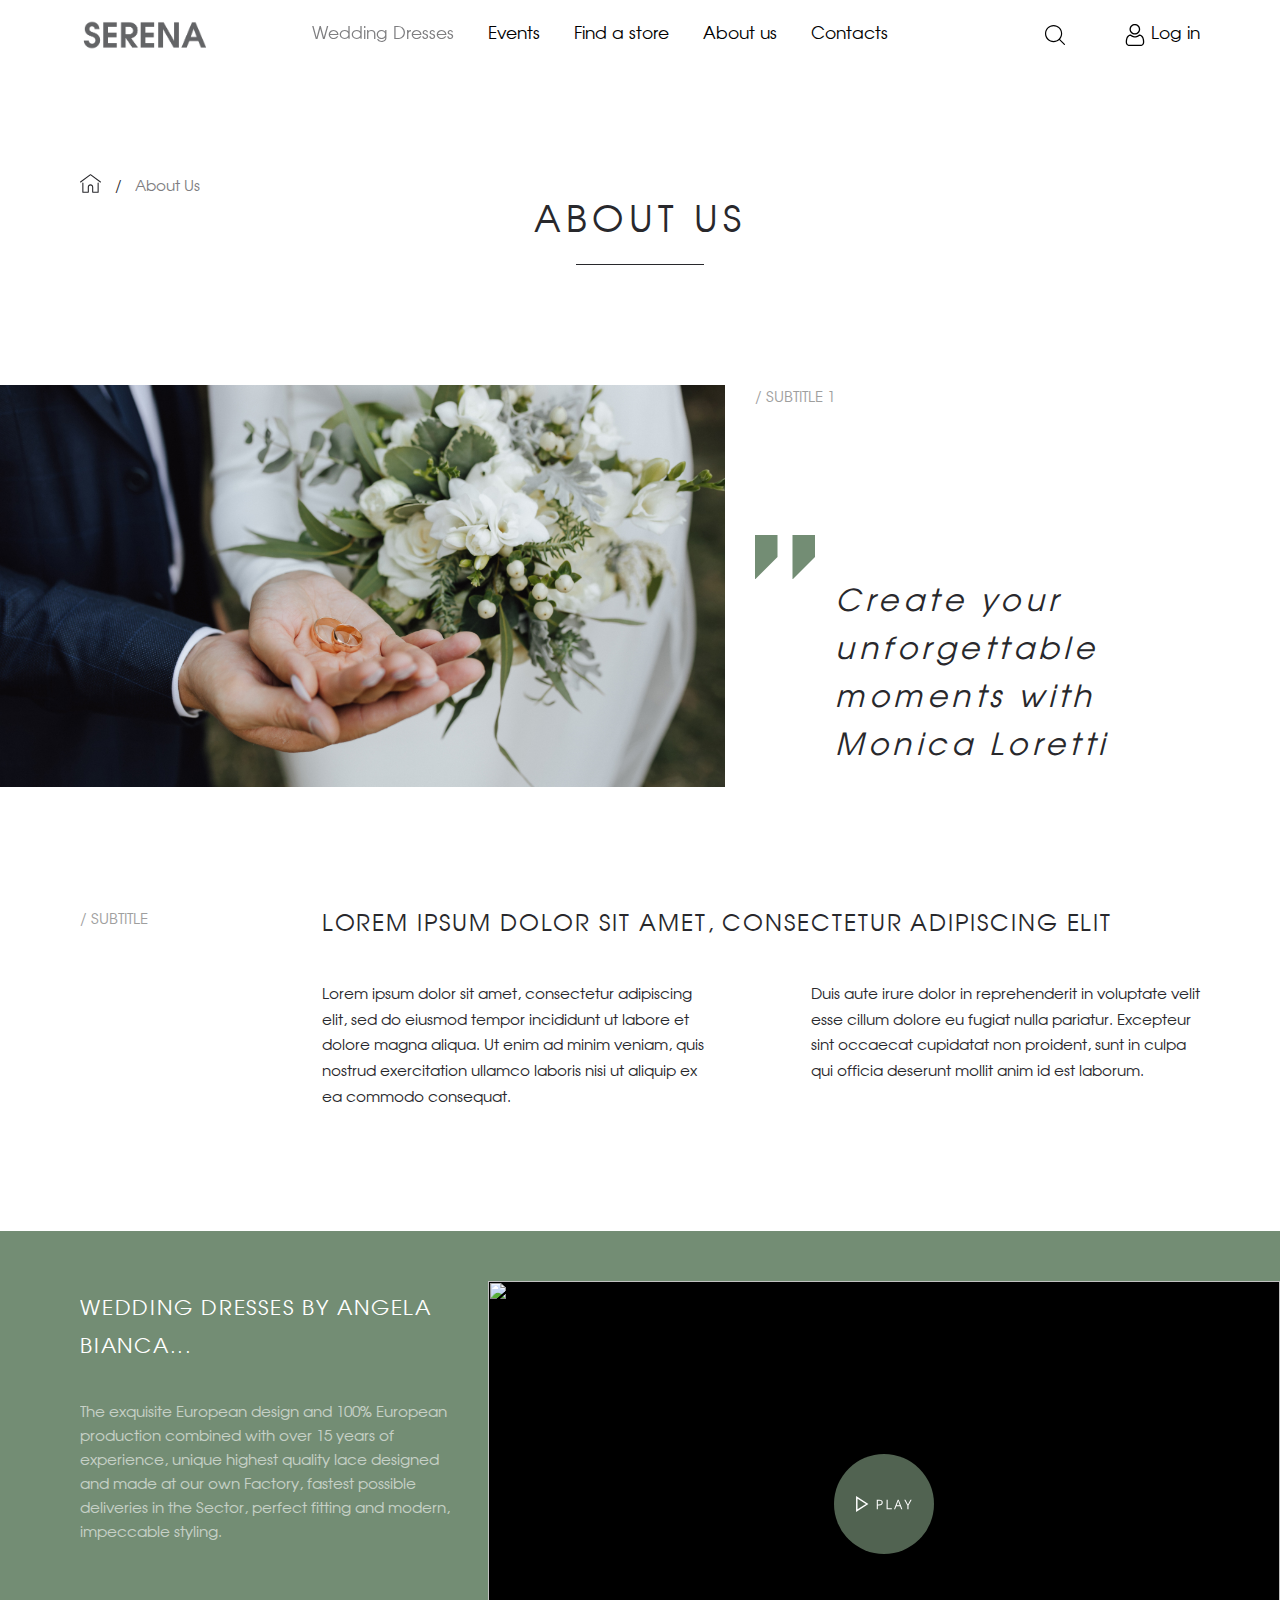
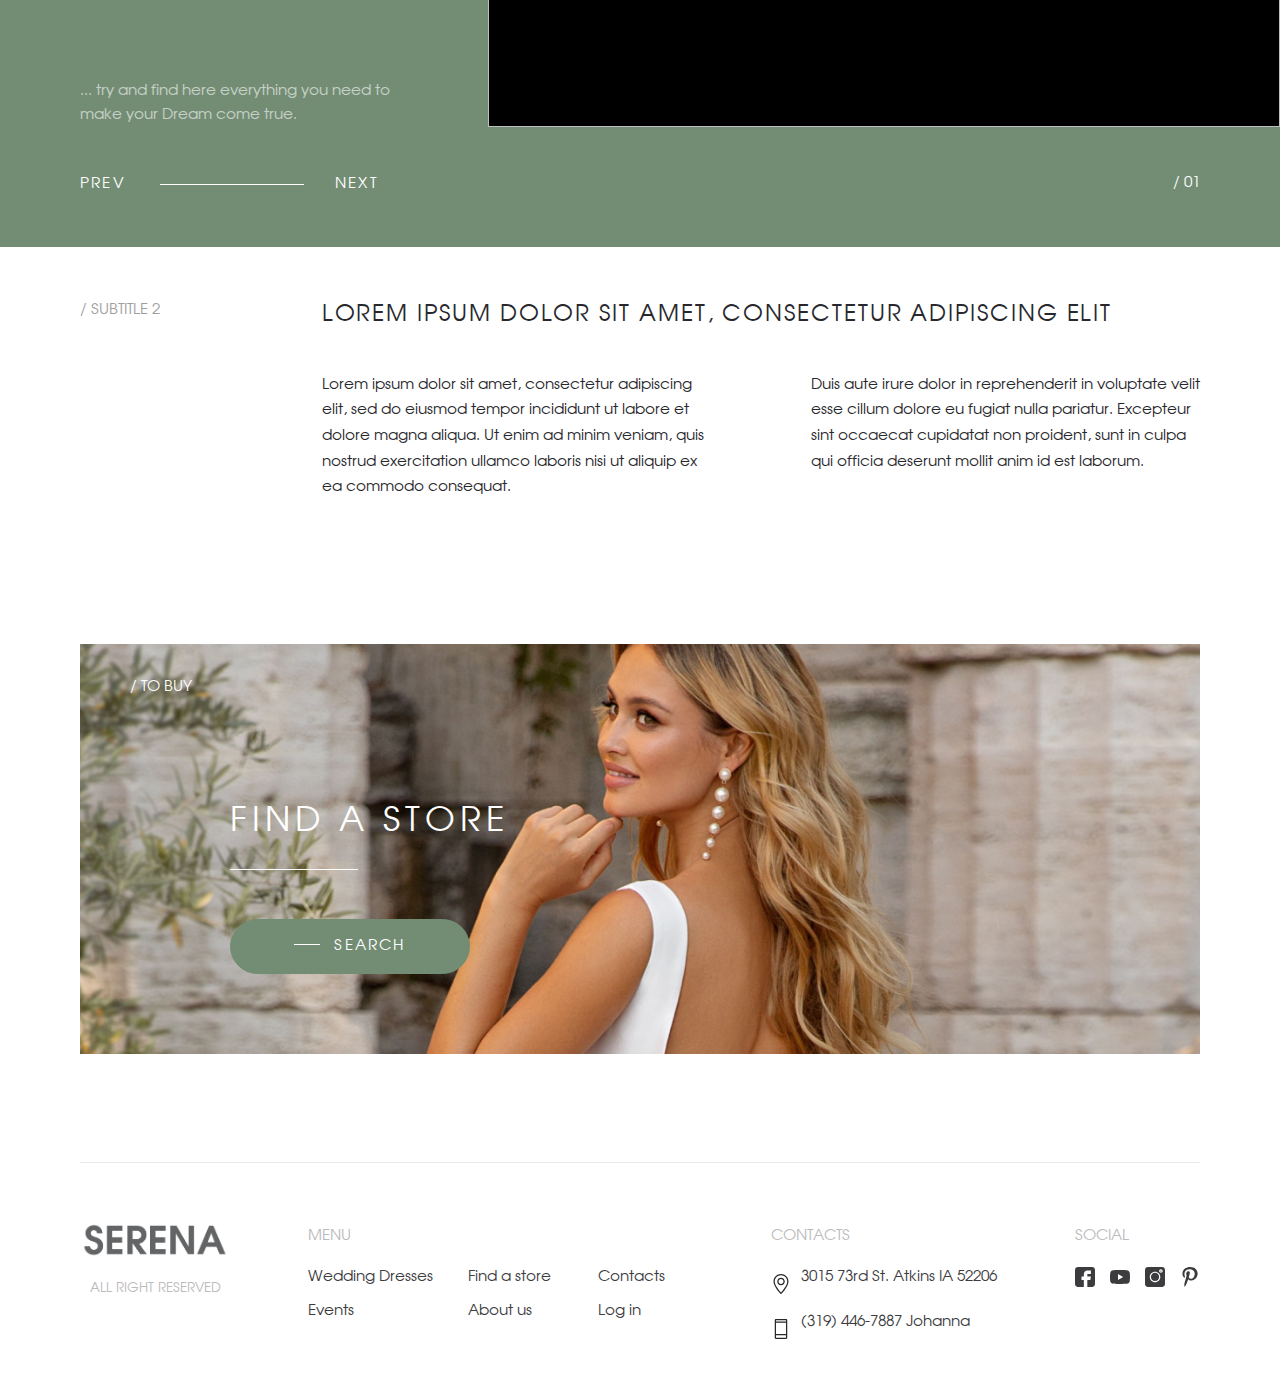
==== commit 1669648f: "html" ====
--- a/about-us.html
+++ b/about-us.html
@@ -18,22 +18,7 @@
 
 <body>
     <header class="header header_two">
-        <div class="header__blackline">
-            <div class="container-fluid">
-                <div class="header__blackline-wrapp">
-                    <div class="header__blackline-nav">
-                        <ul>
-                            <li><a href="#">Angela Bianca</a></li>
-                            <li class="active"><a href="#">Monica Loretti</a></li>
-                            <li><a href="#">Daniela Di Marino</a></li>
-                        </ul>
-                    </div>
-                    <div class="header__blackline-search">
-                        <span><img src="img/icon/icon-search.svg" alt="search"></span>
-                    </div>
-                </div>
-            </div>
-        </div>
+
         <div class="header__mainsect">
             <div class="container-fluid">
                 <div class="row align-items-center">
@@ -57,9 +42,14 @@
                                 </nav>
                             </div>
                             <div class="col-xl-3 col-lg-3">
-                                <div class="header__login">
-                                    <div class="header__loginbtn">
-                                        <span>Log in</span>
+                                <div class="hswrapp">
+                                    <div class="header__blackline-search">
+                                        <span><img src="img/icon/icon-search-black.svg" alt="search"></span>
+                                    </div>
+                                    <div class="header__login">
+                                        <div class="header__loginbtn">
+                                            <span data-toggle="modal" data-target="#loginModal">Log in</span>
+                                        </div>
                                     </div>
                                 </div>
                             </div>
--- a/sass/main.css
+++ b/sass/main.css
@@ -350,6 +350,44 @@
   color: #fff;
 }
 
+.hswrapp {
+  display: -webkit-box;
+  display: -ms-flexbox;
+  display: flex;
+  -webkit-box-align: center;
+      -ms-flex-align: center;
+          align-items: center;
+  -webkit-box-pack: end;
+      -ms-flex-pack: end;
+          justify-content: flex-end;
+}
+
+.hswrapp .header__blackline-search {
+  margin-right: 60px;
+}
+
+@media (max-width: 1199.8px) {
+  .hswrapp .header__blackline-search {
+    margin-right: 40px;
+  }
+}
+
+@media (max-width: 575.8px) {
+  .search-form {
+    padding-left: 20px !important;
+    padding-right: 20px !important;
+  }
+}
+
+.header__blackline-search span img {
+  -webkit-transition: .3s;
+  transition: .3s;
+}
+
+.header__blackline-search span img:hover {
+  opacity: .6;
+}
+
 /* header */
 header.header {
   position: absolute;
@@ -1473,7 +1511,7 @@
 
 @media (max-width: 991.8px) {
   .mainslider__slide {
-    padding-top: 30px;
+    padding-top: 50px;
   }
 }
 
@@ -2676,6 +2714,10 @@
     width: 220px;
     height: 48px;
   }
+}
+
+.events__tablebody .row:nth-child(even):after {
+  display: none;
 }
 
 /* EVENTS page - END*/
